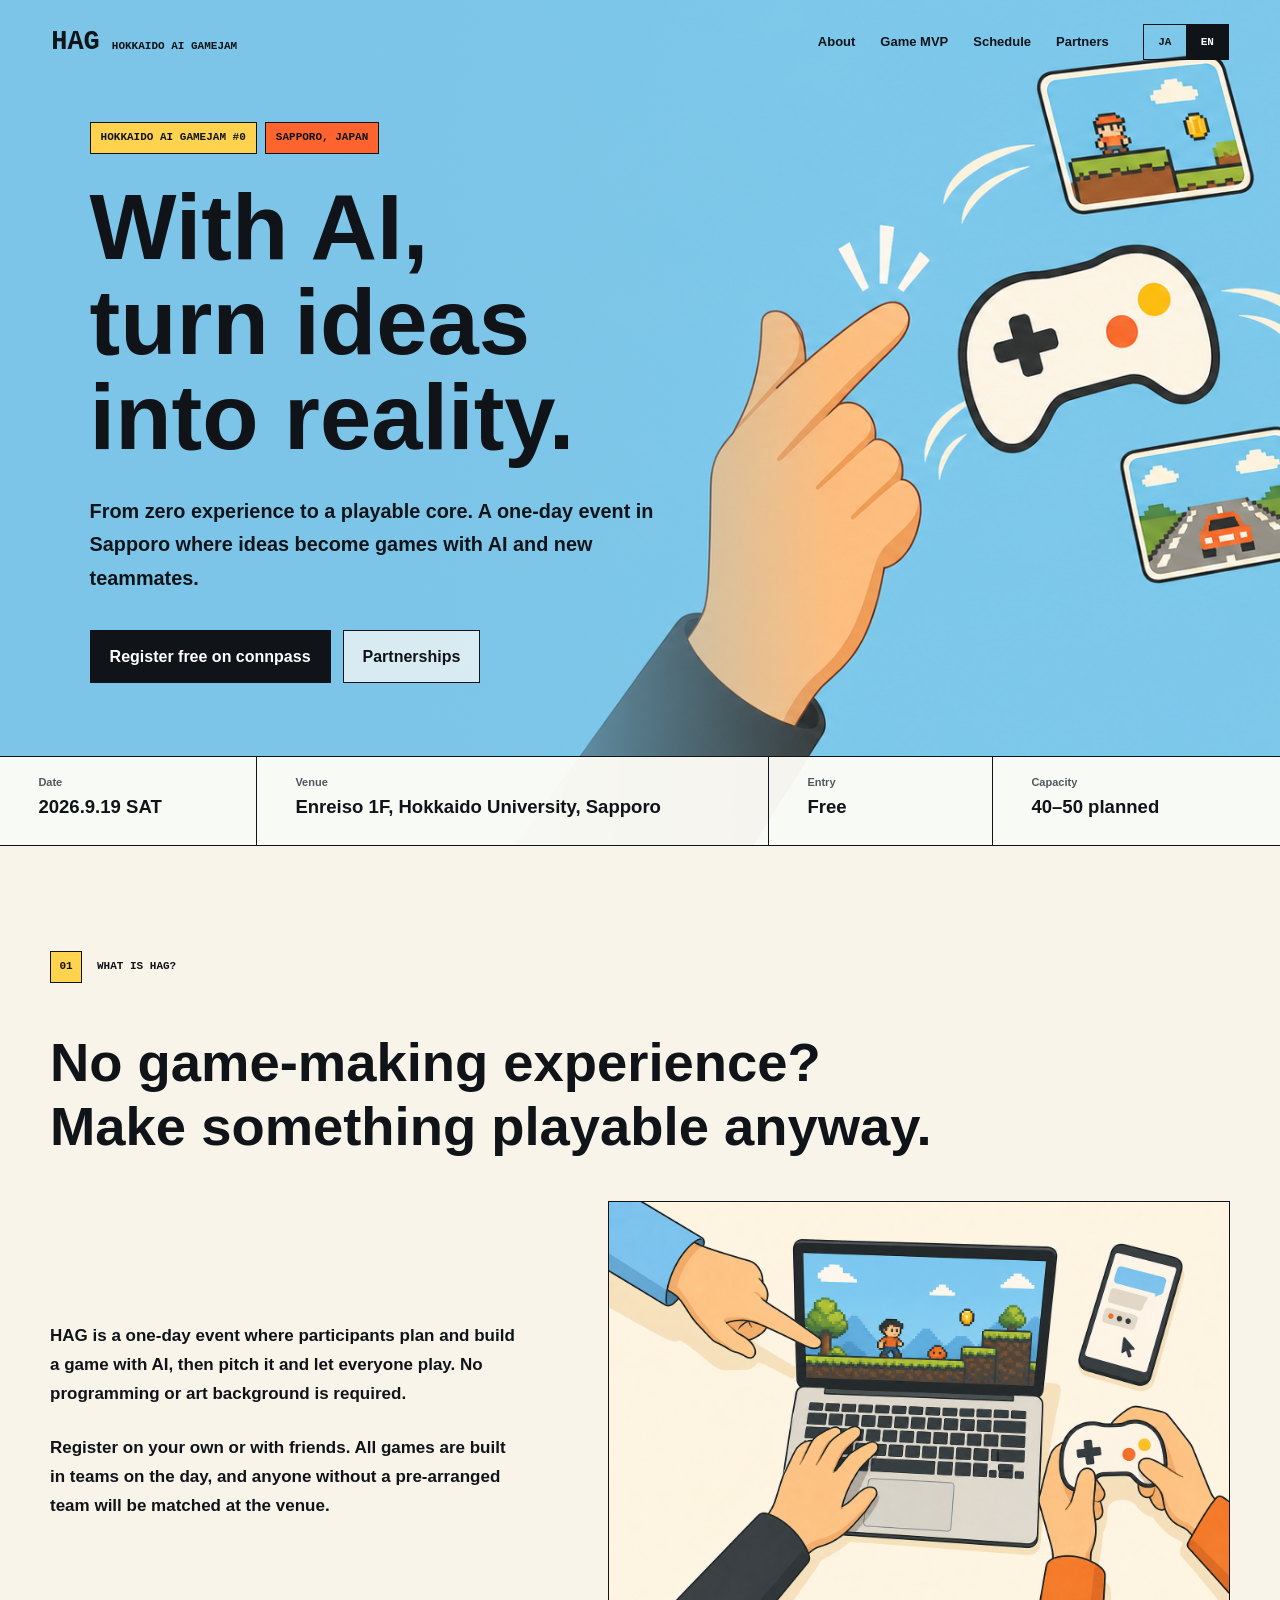
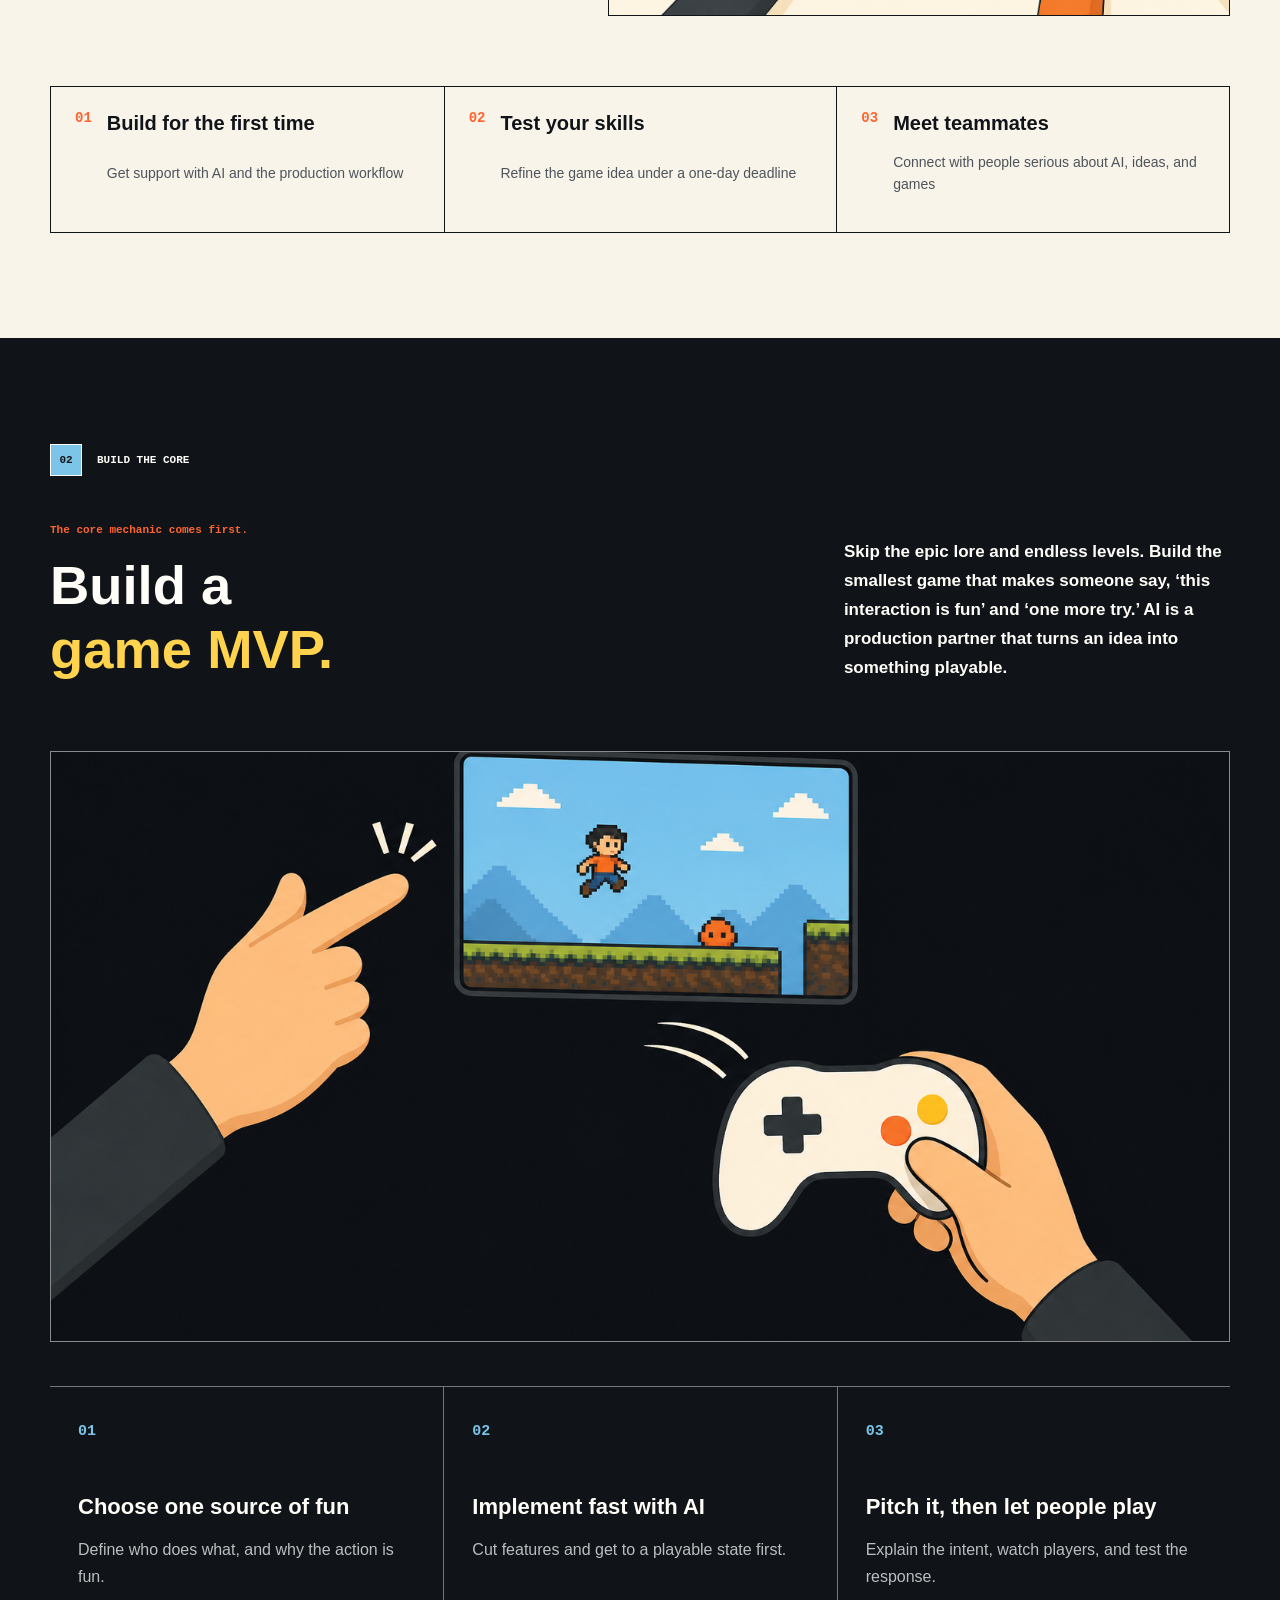
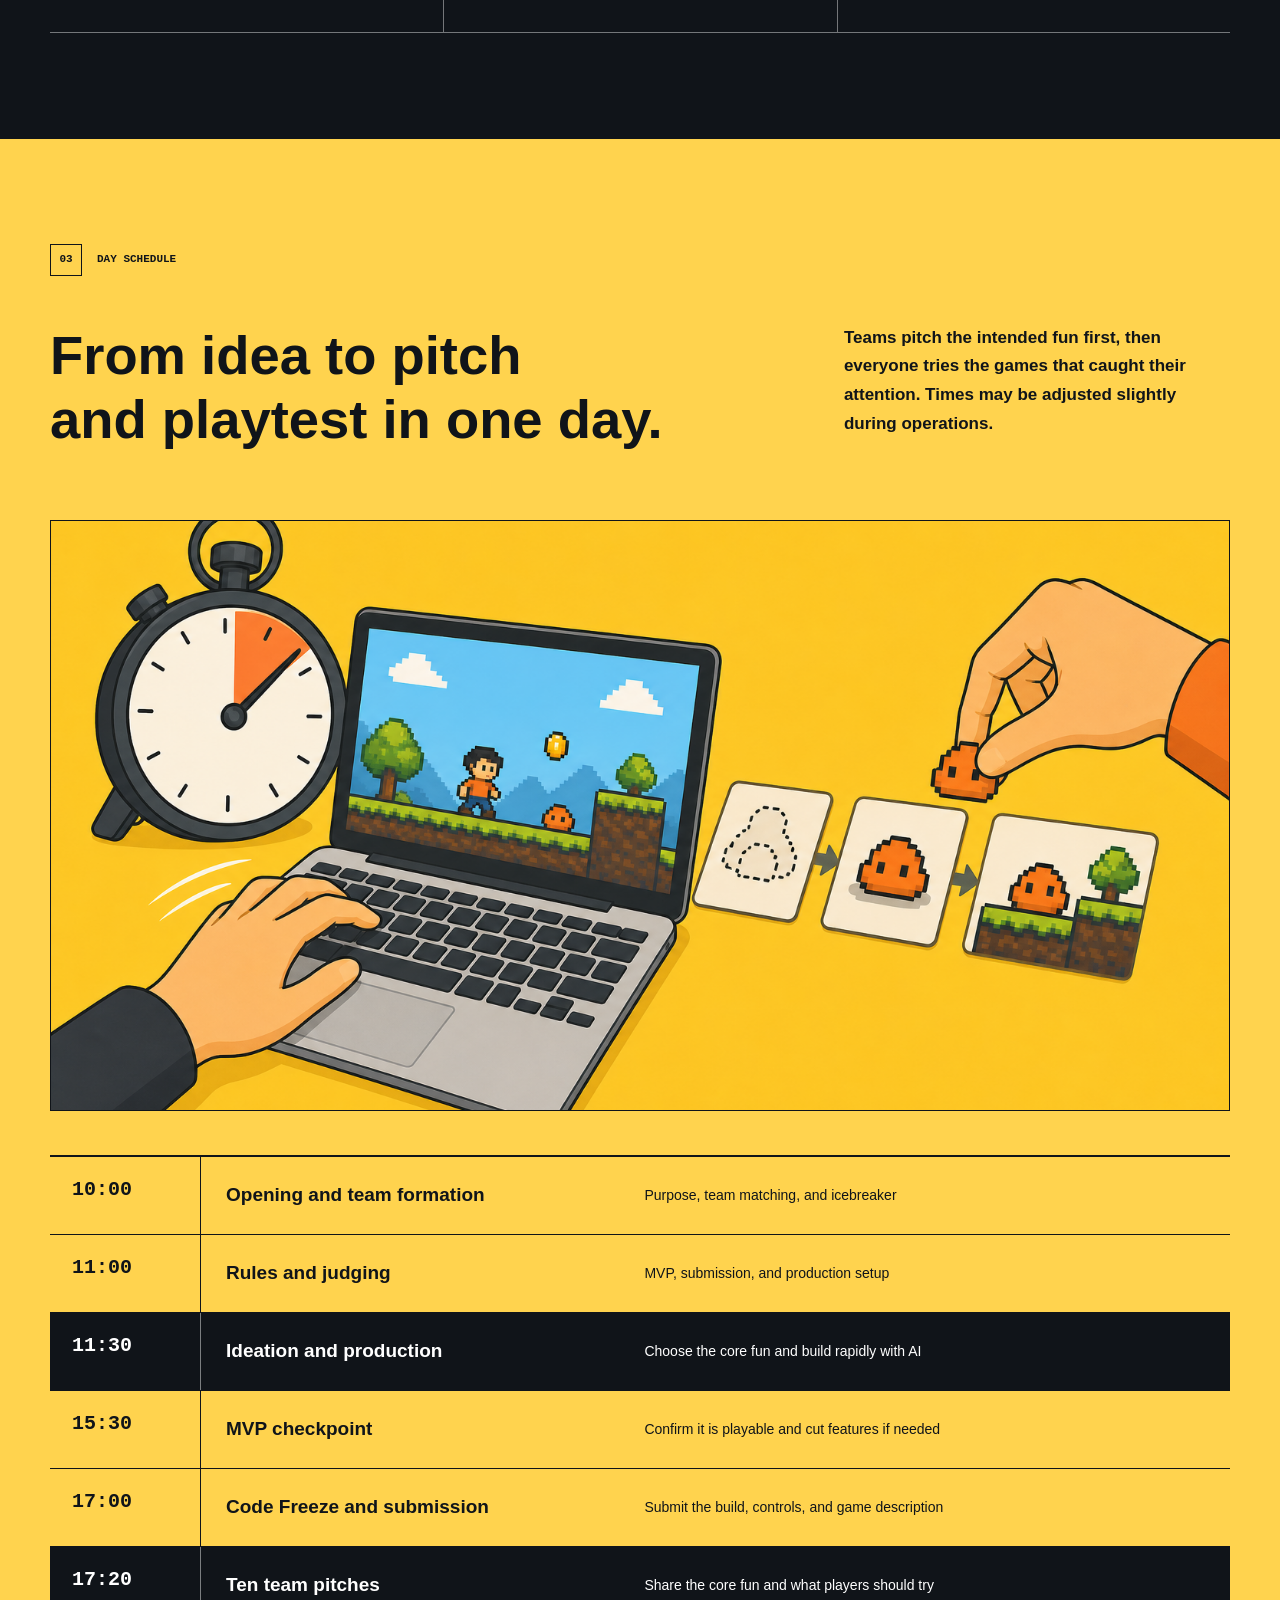
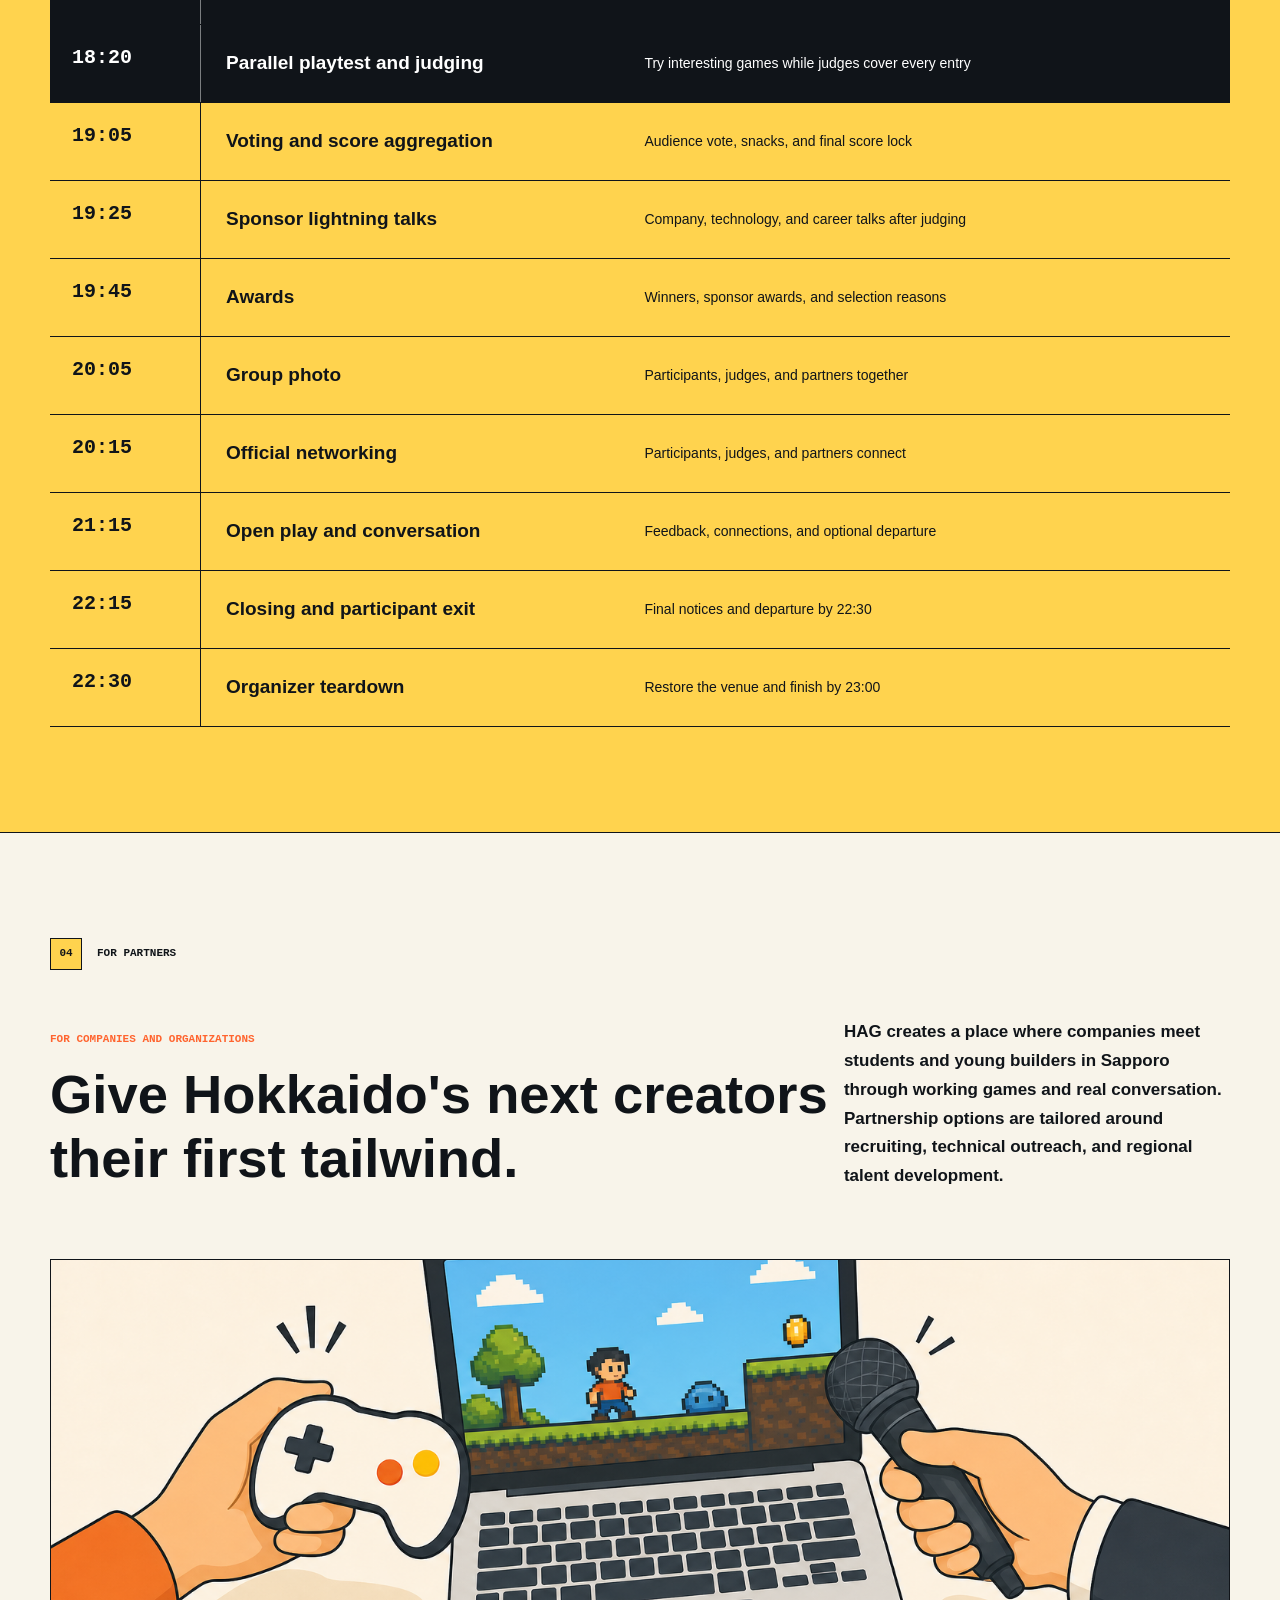
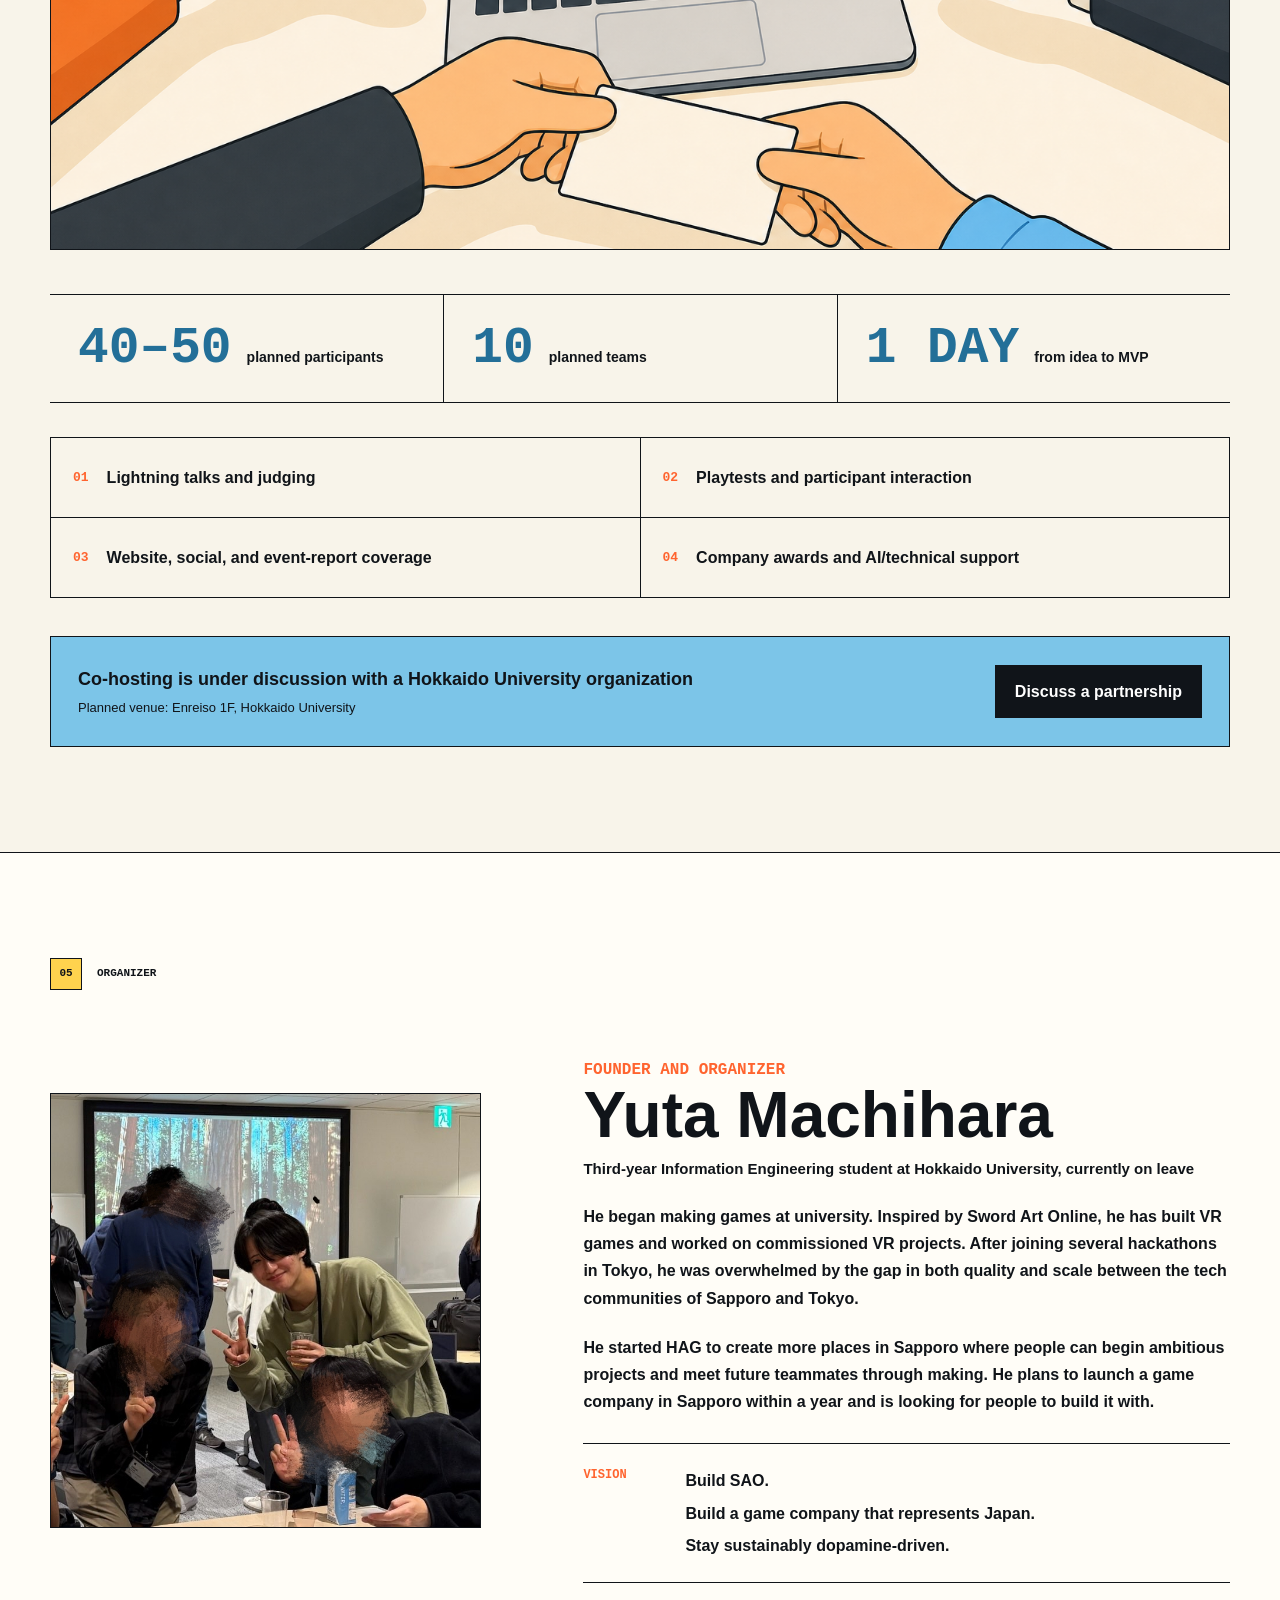
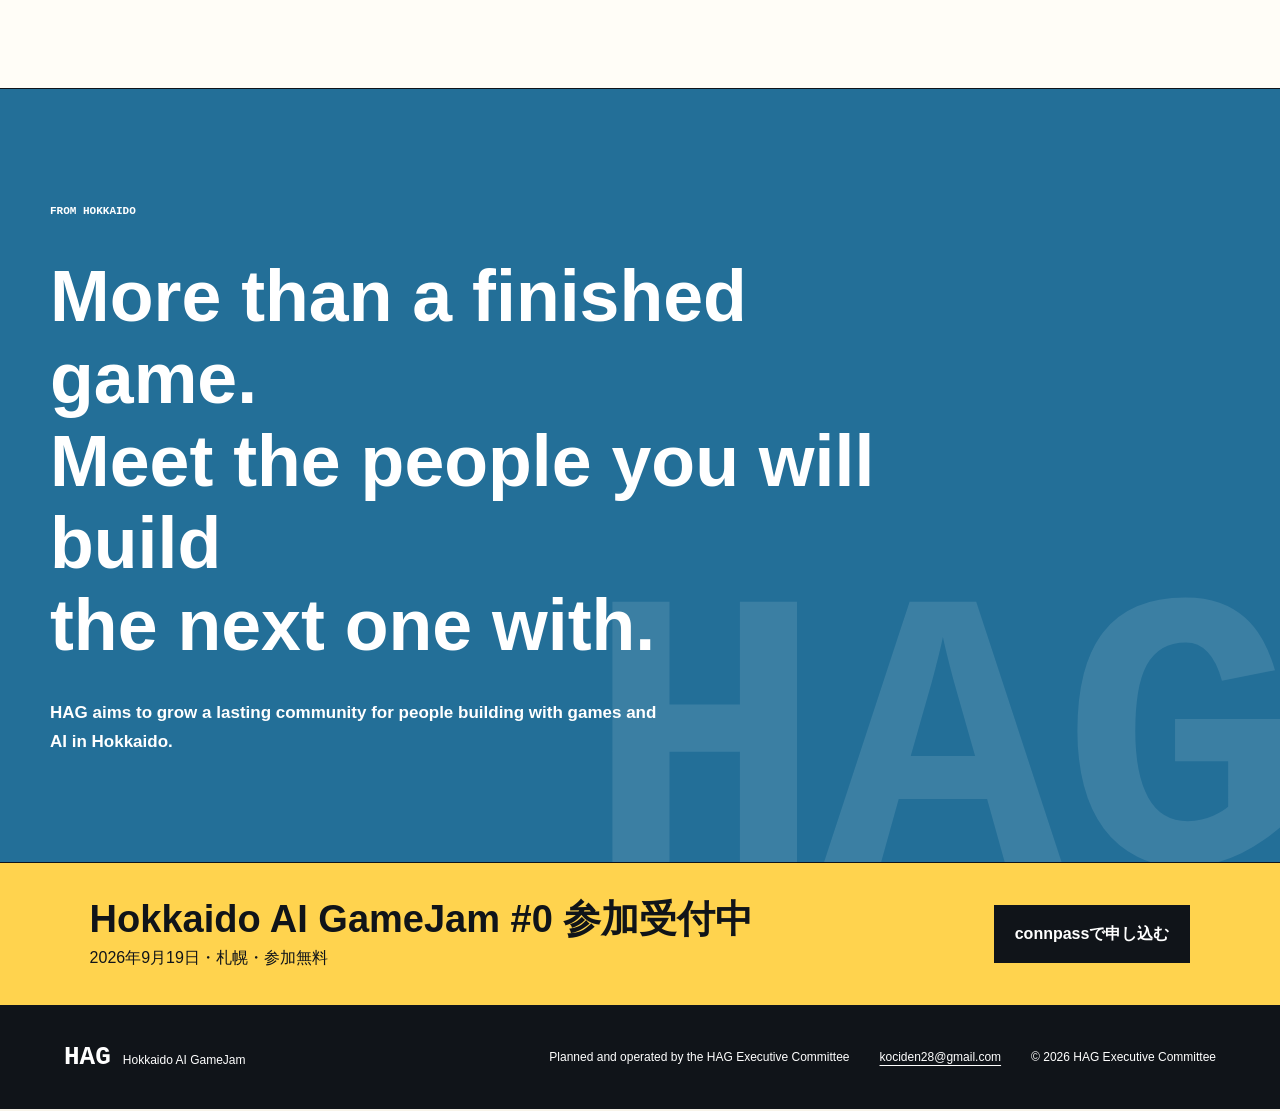
==== gamejam/0/index.html @ 5254b27c "Add community home and GameJam event route" ====
<!doctype html>
<html lang="ja">
  <head>
    <meta charset="UTF-8" />
    <meta name="viewport" content="width=device-width, initial-scale=1.0" />
    <meta name="theme-color" content="#7cc5e8" />
    <meta name="description" content="HAGは、AIを使って1日でゲームのMVPをつくる札幌発のイベントです。2026年9月19日、北海道大学エンレイソウ1Fで開催予定。参加無料・初心者歓迎。" />
    <meta property="og:type" content="website" />
    <meta property="og:title" content="HAG | AIで、アイデアを形にしよう" />
    <meta property="og:description" content="2026.9.19 札幌・北海道大学。参加無料・初心者歓迎。AIで遊べるゲームの核を1日でつくる。" />
    <meta property="og:image" content="https://hagsapporo.github.io/assets/hag-hero-image2.png" />
    <meta property="og:url" content="https://hagsapporo.github.io/gamejam/0/" />
    <meta name="twitter:card" content="summary_large_image" />
    <link rel="canonical" href="https://hagsapporo.github.io/gamejam/0/" />
    <title>HAG | AIで、アイデアを形にしよう</title>
    <link rel="icon" href="../../assets/hag-visual.png" type="image/png" />
    <link rel="stylesheet" href="../../styles.css?v=20260802-4" />
    <script src="../../script.js?v=20260802-4" defer></script>
  </head>
  <body>
    <a class="skip-link" href="#main" data-i18n="skip">本文へ移動</a>

    <header class="site-header">
      <a class="wordmark" href="/" aria-label="HAG home">
        <strong>HAG</strong>
        <span>HOKKAIDO AI GAMEJAM</span>
      </a>
      <nav class="main-nav" aria-label="Main navigation">
        <a href="#about" data-i18n="navAbout">HAGとは</a>
        <a href="#mvp" data-i18n="navMvp">ゲームMVP</a>
        <a href="#schedule" data-i18n="navSchedule">当日の流れ</a>
        <a href="#partners" data-i18n="navPartners">協賛・連携</a>
      </nav>
      <div class="language-switch" role="group" aria-label="Language">
        <button type="button" data-lang="ja" aria-pressed="true">JA</button>
        <button type="button" data-lang="en" aria-pressed="false">EN</button>
      </div>
    </header>

    <main id="main">
      <section class="hero" id="top">
        <img class="hero-image" src="../../assets/hag-hero-image2.png" alt="" />
        <div class="hero-shade"></div>
        <div class="hero-copy">
          <div class="hero-labels">
            <p>HOKKAIDO AI GAMEJAM #0</p>
            <p class="accent" data-i18n="locationLabel">札幌開催</p>
          </div>
          <h1 data-i18n-html="heroTitle"><span>AIで、</span><span>アイデアを</span><span>形にしよう</span></h1>
          <p class="hero-lead" data-i18n="heroLead">経験ゼロから、遊べるゲームの核まで。AIと仲間でアイデアを形にする、札幌の1day制作イベント。</p>
          <div class="hero-actions">
            <a class="status-button" href="https://hagsapporo.connpass.com/event/402481/" target="_blank" rel="noopener noreferrer" data-i18n="entrySoon">connpassで無料参加</a>
            <a class="outline-button" href="#partners" data-i18n="sponsorCta">協賛・連携について</a>
          </div>
        </div>
        <dl class="event-strip">
          <div><dt data-i18n="dateLabel">開催日</dt><dd>2026.9.19 <span data-i18n="sat">土</span></dd></div>
          <div><dt data-i18n="venueLabel">会場</dt><dd data-i18n="venueShort">札幌・北海道大学 エンレイソウ1F</dd></div>
          <div><dt data-i18n="feeLabel">参加費</dt><dd data-i18n="free">無料</dd></div>
          <div><dt data-i18n="capacityLabel">定員</dt><dd data-i18n="capacityValue">40〜50名予定</dd></div>
        </dl>
      </section>

      <section class="about section" id="about">
        <div class="section-label"><span>01</span><p>WHAT IS HAG?</p></div>
        <div class="about-layout">
          <h2 data-i18n-html="aboutTitle"><span class="title-desktop"><span class="heading-line">ゲームを作ったことがなくても、</span><span class="heading-line">その日に遊べるところまで。</span></span><span class="title-mobile"><span class="heading-line">ゲームを作ったことが</span><span class="heading-line">なくても、</span><span class="heading-line">その日に遊べる</span><span class="heading-line">ところまで。</span></span></h2>
          <div class="about-copy">
            <p data-i18n="aboutBody1">HAGは、AIを相棒にゲームを企画・制作し、発表と試遊まで行う1dayイベントです。プログラミングや絵の経験は問いません。</p>
            <p data-i18n="aboutBody2">1名での申込も、友人との申込も歓迎。制作は当日必ずチームで行い、事前チームがない方は会場でチームを編成します。</p>
          </div>
          <figure class="team-image">
            <img src="../../assets/hag-team-image2.png" alt="AIを使いながらチームでゲームを制作するイメージ" data-i18n-alt="teamImageAlt" />
          </figure>
        </div>
        <div class="audience-band">
          <div><b>01</b><strong data-i18n="audience1Title">はじめて作る</strong><span data-i18n="audience1Body">AIの使い方と制作の進め方をサポート</span></div>
          <div><b>02</b><strong data-i18n="audience2Title">腕を試す</strong><span data-i18n="audience2Body">限られた時間でゲーム性を研ぎ澄ます</span></div>
          <div><b>03</b><strong data-i18n="audience3Title">仲間と出会う</strong><span data-i18n="audience3Body">AI・企画・ゲームに前のめりな人とつながる</span></div>
        </div>
      </section>

      <section class="mvp section" id="mvp">
        <div class="section-label light"><span>02</span><p>BUILD THE CORE</p></div>
        <div class="mvp-heading">
          <div>
            <p class="eyebrow" data-i18n="mvpEyebrow">完成度より、ゲーム性の核。</p>
            <h2 data-i18n-html="mvpTitle"><span class="heading-line">作るのは、</span><span class="heading-line"><em>ゲームのMVP。</em></span></h2>
          </div>
          <p data-i18n="mvpBody">壮大な設定や大量のステージではなく、「この操作が面白い」「もう一回遊びたい」と思える最小限のゲームを目指します。AIは、アイデアを遊べる形へ変えるための制作パートナーです。</p>
        </div>
        <figure class="section-illustration mvp-illustration">
          <img src="../../assets/hag-mvp-image2.png" alt="ゲームの面白さの核を形にするイメージ" data-i18n-alt="mvpImageAlt" />
        </figure>
        <ol class="mvp-steps">
          <li><span>01</span><h3 data-i18n="mvpStep1">面白さをひとつ決める</h3><p data-i18n="mvpStep1Body">誰が、何をすると面白いのかを言葉にする。</p></li>
          <li><span>02</span><h3 data-i18n="mvpStep2">AIと最短で実装する</h3><p data-i18n="mvpStep2Body">機能を絞り、まず動いて遊べる状態をつくる。</p></li>
          <li><span>03</span><h3 data-i18n="mvpStep3">見せて、遊んでもらう</h3><p data-i18n="mvpStep3Body">狙いを発表してから試遊し、反応を確かめる。</p></li>
        </ol>
      </section>

      <section class="schedule section" id="schedule">
        <div class="section-label"><span>03</span><p>DAY SCHEDULE</p></div>
        <div class="schedule-heading">
          <h2 data-i18n-html="scheduleTitle"><span class="heading-line">1日で、企画から</span><span class="heading-line">発表・試遊まで。</span></h2>
          <p data-i18n="scheduleNote">発表で各作品の面白さを知ってから、気になるゲームを実際に遊びます。時刻は運営状況により微調整する場合があります。</p>
        </div>
        <figure class="section-illustration schedule-illustration">
          <img src="../../assets/hag-schedule-image2.png" alt="時間内にゲームを完成へ運ぶイメージ" data-i18n-alt="scheduleImageAlt" />
        </figure>
        <ol class="day-timetable">
          <li><time>10:00</time><div><strong data-i18n="tt1">開会・チームづくり</strong><span data-i18n="tt1Body">趣旨説明、チーム編成、アイスブレイク</span></div></li>
          <li><time>11:00</time><div><strong data-i18n="tt2">ルール・審査基準</strong><span data-i18n="tt2Body">MVP、提出方法、制作環境を確認</span></div></li>
          <li class="major"><time>11:30</time><div><strong data-i18n="tt3">企画・ゲーム制作</strong><span data-i18n="tt3Body">面白さの核を決め、AIと一気に形にする</span></div></li>
          <li><time>15:30</time><div><strong data-i18n="tt4">MVP中間確認</strong><span data-i18n="tt4Body">遊べる状態を確認し、必要なら機能を削る</span></div></li>
          <li><time>17:00</time><div><strong data-i18n="tt5">Code Freeze・提出</strong><span data-i18n="tt5Body">ビルド、操作方法、作品説明を提出</span></div></li>
          <li class="major"><time>17:20</time><div><strong data-i18n="tt6">10チーム発表</strong><span data-i18n="tt6Body">面白さの核と、試してほしいポイントを紹介</span></div></li>
          <li class="major"><time>18:20</time><div><strong data-i18n="tt7">並行試遊・審査</strong><span data-i18n="tt7Body">気になる作品を遊び、審査員が全作品を確認</span></div></li>
          <li><time>19:05</time><div><strong data-i18n="tt8">投票・審査集計</strong><span data-i18n="tt8Body">観客投票と軽食。審査結果を確定</span></div></li>
          <li><time>19:25</time><div><strong data-i18n="tt9">協賛企業LT</strong><span data-i18n="tt9Body">審査確定後、企業・技術・キャリアを紹介</span></div></li>
          <li><time>19:45</time><div><strong data-i18n="tt10">表彰・スポンサー賞</strong><span data-i18n="tt10Body">受賞作品と選出理由を発表</span></div></li>
          <li><time>20:05</time><div><strong data-i18n="tt11">集合写真</strong><span data-i18n="tt11Body">参加者、審査員、協賛企業で撮影</span></div></li>
          <li><time>20:15</time><div><strong data-i18n="tt12">公式懇親会</strong><span data-i18n="tt12Body">参加者、審査員、協賛企業が交流</span></div></li>
          <li><time>21:15</time><div><strong data-i18n="tt13">自由交流・自由試遊</strong><span data-i18n="tt13Body">作品へのフィードバック、自由解散</span></div></li>
          <li><time>22:15</time><div><strong data-i18n="tt14">締め・参加者退出</strong><span data-i18n="tt14Body">忘れ物を確認し、22:30までに退出</span></div></li>
          <li><time>22:30</time><div><strong data-i18n="tt15">運営撤収</strong><span data-i18n="tt15Body">原状復帰し、23:00撤収完了</span></div></li>
        </ol>
      </section>

      <section class="partners section" id="partners">
        <div class="section-label"><span>04</span><p>FOR PARTNERS</p></div>
        <div class="partners-heading">
          <div>
            <p class="eyebrow" data-i18n="partnersEyebrow">企業・団体のみなさまへ</p>
            <h2 data-i18n-html="partnersTitle"><span class="title-desktop"><span class="heading-line">北海道の次の作り手に、</span><span class="heading-line">最初の追い風を。</span></span><span class="title-mobile"><span class="heading-line">北海道の次の</span><span class="heading-line">作り手に、</span><span class="heading-line">最初の追い風を。</span></span></h2>
          </div>
          <p data-i18n="partnersBody">HAGでは、札幌のAI・ゲーム制作に前向きな学生や若手と企業が、作品と対話を通して出会える場をつくります。採用広報、技術発信、地域人材育成など、各社の目的に合わせて連携内容を設計します。</p>
        </div>
        <figure class="section-illustration partners-illustration">
          <img src="../../assets/hag-partners-image2.png" alt="学生と協賛企業がゲームを通じて出会うイメージ" data-i18n-alt="partnersImageAlt" />
        </figure>
        <div class="partner-metrics">
          <div><strong>40–50</strong><span data-i18n="metricPeople">参加者予定</span></div>
          <div><strong>10</strong><span data-i18n="metricTeams">チーム予定</span></div>
          <div><strong>1 DAY</strong><span data-i18n="metricMvp">企画からMVPまで</span></div>
        </div>
        <div class="partner-options">
          <div><span>01</span><strong data-i18n="return1">当日のLT・審査員参加</strong></div>
          <div><span>02</span><strong data-i18n="return2">参加者との試遊・交流</strong></div>
          <div><span>03</span><strong data-i18n="return3">公式サイト・SNS・開催レポート掲載</strong></div>
          <div><span>04</span><strong data-i18n="return4">企業賞・AI/技術支援の共同設計</strong></div>
        </div>
        <div class="partner-cta">
          <div>
            <b data-i18n="partnerStatus">北海道大学内の関係組織との共催を調整中</b>
            <span data-i18n="partnerStatusBody">会場：北海道大学 エンレイソウ1F（予定）</span>
          </div>
          <a class="contact-button" href="mailto:kociden28@gmail.com?subject=HAG%E5%8D%94%E8%B3%9B%E3%83%BB%E9%80%A3%E6%90%BA%E3%81%AE%E3%81%94%E7%9B%B8%E8%AB%87" data-i18n="partnersButton">協賛・連携について相談する</a>
        </div>
      </section>

      <section class="organizer section" id="organizer">
        <div class="section-label"><span>05</span><p>ORGANIZER</p></div>
        <div class="organizer-layout">
          <figure class="organizer-image">
            <img src="../../assets/yuta-machihara-organizer.jpg" alt="イベント会場で参加者と交流するHAG主催者の町原悠太" data-i18n-alt="organizerImageAlt" />
          </figure>
          <div class="organizer-copy">
            <p class="eyebrow" data-i18n="organizerEyebrow">HAG発起人・主催</p>
            <h2 data-i18n="organizerName">町原 悠太</h2>
            <strong data-i18n="organizerRole">北海道大学工学部 情報学科3年（休学中）</strong>
            <p data-i18n="organizerBody1">大学からゲーム制作を始め、SAOへの強い憧れからVRゲームやVRコンテンツ制作に取り組む。東京で複数のハッカソンに参加し、札幌と東京のテックコミュニティの質と量の差に圧倒された。</p>
            <p data-i18n="organizerBody2">札幌にも、挑戦を始める場所と制作を通じて仲間に出会う機会を増やしたいと考え、HAGを企画。1年後に札幌でゲーム会社を立ち上げる予定で、一緒に挑戦する仲間を募集中。</p>
            <div class="organizer-vision">
              <b data-i18n="organizerVisionLabel">VISION</b>
              <ul>
                <li data-i18n="organizerVision1">SAOをつくること。</li>
                <li data-i18n="organizerVision2">日本を代表するゲーム会社をつくること。</li>
                <li data-i18n="organizerVision3">持続可能なドパガキであること。</li>
              </ul>
            </div>
          </div>
        </div>
      </section>

      <section class="vision section">
        <p>FROM HOKKAIDO</p>
        <blockquote data-i18n-html="visionQuote">作って終わりじゃない。<br />次のゲームを一緒に作る<br />仲間と出会う。</blockquote>
        <span data-i18n="visionBody">HAGは、北海道でゲームとAIに挑戦する人が継続的につながるコミュニティを目指します。</span>
      </section>
    </main>

    <aside class="registration-band" aria-label="参加申込">
      <div>
        <strong>Hokkaido AI GameJam #0 参加受付中</strong>
        <span>2026年9月19日・札幌・参加無料</span>
      </div>
      <a href="https://hagsapporo.connpass.com/event/402481/" target="_blank" rel="noopener noreferrer">connpassで申し込む</a>
    </aside>

    <footer>
      <div><strong>HAG</strong><span>Hokkaido AI GameJam</span></div>
      <p data-i18n="footerOrganizer">企画・運営：HAG実行委員会</p>
      <a href="mailto:kociden28@gmail.com">kociden28@gmail.com</a>
      <small>© 2026 HAG Executive Committee</small>
    </footer>
  </body>
</html>
---- styles.css ----
:root {
  --blue: #7cc5e8;
  --blue-deep: #236f98;
  --ink: #101419;
  --paper: #f8f4ea;
  --white: #fffdf7;
  --yellow: #ffd34e;
  --orange: #ff642f;
  --line: rgba(16, 20, 25, 0.22);
  --max: 1180px;
}

* { box-sizing: border-box; }
html { scroll-behavior: smooth; }
body {
  margin: 0;
  color: var(--ink);
  background: var(--paper);
  font-family: "Helvetica Neue", "Hiragino Kaku Gothic ProN", "Yu Gothic", Arial, sans-serif;
  line-height: 1.7;
  letter-spacing: 0;
}
button, a { color: inherit; font: inherit; }
a { text-underline-offset: 4px; }
img { max-width: 100%; }
.heading-line { display: block; width: fit-content; white-space: nowrap; }
.title-mobile { display: none; }

.skip-link {
  position: fixed;
  z-index: 100;
  top: 8px;
  left: 8px;
  padding: 10px 14px;
  background: var(--ink);
  color: white;
  transform: translateY(-150%);
}
.skip-link:focus { transform: translateY(0); }

.site-header {
  position: absolute;
  z-index: 10;
  top: 0;
  left: 0;
  display: grid;
  grid-template-columns: 1fr auto auto;
  align-items: center;
  gap: 34px;
  width: 100%;
  padding: 24px clamp(20px, 4vw, 64px);
}
.wordmark {
  display: inline-flex;
  align-items: baseline;
  gap: 12px;
  width: fit-content;
  text-decoration: none;
}
.wordmark strong { font: 900 27px/1 ui-monospace, SFMono-Regular, Menlo, Consolas, monospace; }
.wordmark span,
.hero-labels,
.section-label,
.eyebrow,
.vision > p {
  font: 800 11px/1.25 ui-monospace, SFMono-Regular, Menlo, Consolas, monospace;
}
.main-nav { display: flex; gap: 25px; font-size: 13px; font-weight: 800; }
.main-nav a { text-decoration: none; }
.main-nav a:hover, .main-nav a:focus-visible { text-decoration: underline; }
.language-switch { display: flex; border: 1px solid var(--ink); }
.language-switch button {
  min-width: 42px;
  min-height: 34px;
  padding: 4px 9px;
  border: 0;
  background: transparent;
  cursor: pointer;
  font: 800 11px/1 ui-monospace, SFMono-Regular, Menlo, Consolas, monospace;
}
.language-switch button + button { border-left: 1px solid var(--ink); }
.language-switch button[aria-pressed="true"] { color: white; background: var(--ink); }

.header-cta {
  display: inline-flex;
  align-items: center;
  justify-content: center;
  min-height: 40px;
  padding: 8px 14px;
  border: 1px solid var(--ink);
  background: var(--yellow);
  font-size: 12px;
  font-weight: 900;
  text-decoration: none;
}

.hero {
  position: relative;
  display: grid;
  min-height: min(900px, 94svh);
  overflow: hidden;
  border-bottom: 1px solid var(--ink);
  background: var(--blue);
}
.hero-image {
  position: absolute;
  inset: 0;
  width: 100%;
  height: 100%;
  object-fit: cover;
  object-position: center;
  transform: scale(1.025);
  animation: hero-drift 16s ease-in-out infinite alternate;
}

/* Community home */
.community-header { position: relative; background: var(--paper); border-bottom: 1px solid var(--ink); }
.community-header .wordmark span { text-transform: uppercase; }
.community-hero {
  display: grid;
  grid-template-columns: minmax(0, 1fr) minmax(360px, 0.8fr);
  min-height: 680px;
  padding-top: 88px;
  border-bottom: 1px solid var(--ink);
  background: var(--blue);
}
.community-copy { align-self: center; padding: 70px clamp(24px, 7vw, 108px); }
.community-kicker { margin: 0 0 24px; font: 900 12px/1.4 ui-monospace, SFMono-Regular, Menlo, Consolas, monospace; }
.community-copy h1 { margin: 0; font-size: clamp(52px, 7vw, 102px); line-height: 1.02; }
.community-copy h1 span { display: block; }
.community-copy > p:not(.community-kicker) { max-width: 650px; margin: 30px 0 0; font-size: clamp(17px, 1.8vw, 23px); font-weight: 700; }
.community-hero figure { min-height: 520px; margin: 0; border-left: 1px solid var(--ink); background: var(--white); }
.community-hero figure img { width: 100%; height: 100%; object-fit: cover; }
.community-actions { display: flex; flex-wrap: wrap; gap: 12px; margin-top: 34px; }
.community-actions a { display: inline-flex; align-items: center; justify-content: center; min-height: 52px; padding: 12px 20px; border: 1px solid var(--ink); font-weight: 900; text-decoration: none; }
.community-actions .primary { background: var(--yellow); }
.community-actions .secondary { background: var(--white); }
.community-section { padding: 88px clamp(24px, 7vw, 108px); border-bottom: 1px solid var(--ink); }
.community-section-head { display: grid; grid-template-columns: 1fr minmax(280px, 0.7fr); gap: 48px; align-items: end; margin-bottom: 42px; }
.community-section h2 { max-width: 850px; margin: 0; font-size: clamp(36px, 5vw, 72px); line-height: 1.1; }
.community-section-head p { margin: 0; font-size: 17px; font-weight: 700; }
.event-feature { display: grid; grid-template-columns: minmax(300px, 0.9fr) 1fr; border: 1px solid var(--ink); background: var(--white); }
.event-feature img { width: 100%; height: 100%; min-height: 380px; object-fit: cover; border-right: 1px solid var(--ink); }
.event-feature-copy { display: flex; flex-direction: column; justify-content: center; padding: clamp(28px, 5vw, 64px); }
.event-feature-copy .eyebrow { color: var(--orange); }
.event-feature-copy h3 { margin: 16px 0; font-size: clamp(30px, 4vw, 56px); line-height: 1.1; }
.event-feature-copy p { margin: 0 0 26px; }
.event-meta { display: flex; flex-wrap: wrap; gap: 8px; margin-bottom: 28px; }
.event-meta span { padding: 5px 9px; border: 1px solid var(--ink); font: 800 11px/1.3 ui-monospace, SFMono-Regular, Menlo, Consolas, monospace; }
.community-principles { display: grid; grid-template-columns: repeat(3, 1fr); border: 1px solid var(--ink); }
.community-principles article { min-height: 220px; padding: 28px; background: var(--paper); }
.community-principles article + article { border-left: 1px solid var(--ink); }
.community-principles b { font: 900 12px/1 ui-monospace, SFMono-Regular, Menlo, Consolas, monospace; color: var(--orange); }
.community-principles h3 { margin: 40px 0 10px; font-size: 24px; }
.community-principles p { margin: 0; }
.registration-band { display: flex; align-items: center; justify-content: space-between; gap: 30px; padding: 34px clamp(24px, 7vw, 108px); border-bottom: 1px solid var(--ink); background: var(--yellow); }
.registration-band div { display: grid; gap: 2px; }
.registration-band strong { font-size: clamp(23px, 3vw, 38px); line-height: 1.2; }
.registration-band a { flex: 0 0 auto; padding: 14px 20px; border: 1px solid var(--ink); background: var(--ink); color: white; font-weight: 900; text-decoration: none; }

@media (max-width: 900px) {
  .community-hero, .event-feature { grid-template-columns: 1fr; }
  .community-hero figure { min-height: 360px; border-top: 1px solid var(--ink); border-left: 0; }
  .event-feature img { min-height: 300px; border-right: 0; border-bottom: 1px solid var(--ink); }
  .community-section-head { grid-template-columns: 1fr; gap: 18px; }
  .community-principles { grid-template-columns: 1fr; }
  .community-principles article + article { border-top: 1px solid var(--ink); border-left: 0; }
  .registration-band { align-items: stretch; flex-direction: column; }
  .registration-band a { text-align: center; }
}
.hero-shade {
  position: absolute;
  inset: 0;
  background: linear-gradient(90deg, rgba(124, 197, 232, 0.98) 0%, rgba(124, 197, 232, 0.9) 35%, rgba(124, 197, 232, 0) 65%);
}
.hero-copy {
  position: relative;
  z-index: 2;
  align-self: center;
  width: min(52%, 710px);
  margin: 105px 0 145px clamp(22px, 7vw, 110px);
}
.hero-labels { display: flex; flex-wrap: wrap; gap: 8px; margin-bottom: 27px; }
.hero-labels p { margin: 0; padding: 8px 10px; border: 1px solid var(--ink); background: var(--yellow); }
.hero-labels .accent { background: var(--orange); }
.hero h1 {
  margin: 0;
  font-size: clamp(50px, 7.2vw, 108px);
  line-height: 1.03;
  font-weight: 900;
}
.hero h1 span { display: block; white-space: nowrap; }
.hero-lead { max-width: 590px; margin: 29px 0 0; font-size: clamp(16px, 1.55vw, 21px); font-weight: 800; }
.hero-actions { display: flex; flex-wrap: wrap; gap: 12px; margin-top: 34px; }
.status-button, .outline-button, .contact-button {
  display: inline-flex;
  align-items: center;
  justify-content: center;
  min-height: 52px;
  padding: 12px 19px;
  border: 1px solid var(--ink);
  font-weight: 900;
  text-decoration: none;
}
.status-button, .contact-button { color: white; background: var(--ink); }
.outline-button { background: rgba(255, 253, 247, 0.7); }
.outline-button:hover, .outline-button:focus-visible { background: var(--white); }
.event-strip {
  position: absolute;
  z-index: 3;
  right: 0;
  bottom: 0;
  left: 0;
  display: grid;
  grid-template-columns: 0.8fr 1.6fr 0.7fr 0.9fr;
  margin: 0;
  border-top: 1px solid var(--ink);
  background: rgba(255, 253, 247, 0.95);
}
.event-strip div { min-height: 88px; padding: 16px clamp(16px, 3vw, 40px); }
.event-strip div + div { border-left: 1px solid var(--ink); }
.event-strip dt { color: #50565d; font-size: 11px; font-weight: 800; }
.event-strip dd { margin: 3px 0 0; font-size: clamp(15px, 1.45vw, 21px); line-height: 1.3; font-weight: 900; }

.section { padding: 105px max(24px, calc((100vw - var(--max)) / 2)); border-bottom: 1px solid var(--ink); }
.section-label { display: flex; align-items: center; gap: 15px; margin-bottom: 48px; }
.section-label span { display: grid; place-items: center; width: 32px; height: 32px; border: 1px solid var(--ink); background: var(--yellow); }
.section-label p { margin: 0; }
.section-label.light span { color: var(--ink); border-color: var(--white); }

.about-layout { display: grid; grid-template-columns: minmax(0, 0.86fr) minmax(480px, 1.14fr); gap: 42px clamp(44px, 7vw, 96px); align-items: center; }
.about-layout > h2 { grid-column: 1 / -1; }
.about h2, .mvp h2, .schedule h2, .partners h2 {
  margin: 0;
  font-size: clamp(35px, 4.25vw, 62px);
  line-height: 1.18;
  letter-spacing: 0;
}
.about-copy > p { max-width: 580px; margin: 25px 0 0; font-size: 17px; font-weight: 650; }
.team-image { margin: 0; overflow: hidden; border: 1px solid var(--ink); background: var(--white); }
.team-image img { display: block; width: 100%; aspect-ratio: 3 / 2; object-fit: cover; }
.audience-band { display: grid; grid-template-columns: repeat(3, 1fr); margin-top: 70px; border: 1px solid var(--ink); }
.audience-band > div { display: grid; grid-template-columns: auto 1fr; gap: 4px 15px; min-height: 145px; padding: 24px; }
.audience-band > div + div { border-left: 1px solid var(--ink); }
.audience-band b { grid-row: 1 / 3; color: var(--orange); font: 900 14px/1 ui-monospace, monospace; }
.audience-band strong { font-size: 20px; line-height: 1.2; }
.audience-band span { color: #4d545a; font-size: 14px; line-height: 1.55; }

.mvp { color: var(--white); background: var(--ink); }
.mvp .section-label span { background: var(--blue); }
.mvp-heading, .partners-heading, .schedule-heading { display: grid; grid-template-columns: minmax(0, 1.3fr) minmax(330px, 0.7fr); gap: clamp(42px, 6vw, 82px); align-items: end; }
.eyebrow { margin: 0 0 16px; color: var(--orange); }
.mvp h2 em { color: var(--yellow); font-style: normal; }
.mvp-heading > p, .partners-heading > p, .schedule-heading > p { margin: 0; font-size: 17px; font-weight: 650; }
.section-illustration { margin: 68px auto 0; overflow: hidden; }
.section-illustration img { display: block; width: 100%; aspect-ratio: 2 / 1; object-fit: cover; transition: transform 650ms cubic-bezier(.2,.7,.2,1); }
.section-illustration:hover img { transform: scale(1.018); }
.mvp-illustration { border: 1px solid rgba(255,255,255,.5); }
.schedule-illustration, .partners-illustration { border: 1px solid var(--ink); }
.schedule-illustration img { object-position: center 48%; }
.mvp-steps { display: grid; grid-template-columns: repeat(3, 1fr); margin: 44px 0 0; padding: 0; list-style: none; border-top: 1px solid rgba(255,255,255,.42); border-bottom: 1px solid rgba(255,255,255,.42); }
.mvp-steps li { min-height: 245px; padding: 29px 28px; }
.mvp-steps li + li { border-left: 1px solid rgba(255,255,255,.42); }
.mvp-steps span { color: var(--blue); font: 900 15px/1 ui-monospace, monospace; }
.mvp-steps h3 { margin: 45px 0 11px; font-size: 22px; }
.mvp-steps p { margin: 0; color: rgba(255,255,255,.72); }

.schedule { background: var(--yellow); }
.schedule-heading { align-items: start; }
.day-timetable { margin: 44px 0 0; padding: 0; list-style: none; border-top: 2px solid var(--ink); }
.day-timetable li { display: grid; grid-template-columns: 150px 1fr; min-height: 78px; border-bottom: 1px solid var(--ink); }
.day-timetable time { padding: 20px 22px; font: 900 20px/1.3 ui-monospace, SFMono-Regular, Menlo, Consolas, monospace; }
.day-timetable li > div { display: grid; grid-template-columns: minmax(230px, .7fr) 1fr; align-items: center; gap: 26px; padding: 17px 25px; border-left: 1px solid var(--ink); }
.day-timetable strong { font-size: 19px; }
.day-timetable span { font-size: 14px; }
.day-timetable .major { color: white; background: var(--ink); }
.day-timetable .major div { border-left-color: rgba(255,255,255,.45); }

.partners { background: var(--paper); }
.partner-metrics { display: grid; grid-template-columns: repeat(3, 1fr); margin-top: 44px; border-block: 1px solid var(--ink); }
.partner-metrics div { display: flex; align-items: baseline; gap: 15px; padding: 28px; }
.partner-metrics div + div { border-left: 1px solid var(--ink); }
.partner-metrics strong { color: var(--blue-deep); font: 900 clamp(34px, 4vw, 58px)/1 ui-monospace, monospace; }
.partner-metrics span { font-size: 14px; font-weight: 800; }
.partner-options { display: grid; grid-template-columns: 1fr 1fr; margin-top: 34px; border-top: 1px solid var(--ink); border-left: 1px solid var(--ink); }
.partner-options > div { display: flex; align-items: center; gap: 18px; min-height: 80px; padding: 18px 22px; border-right: 1px solid var(--ink); border-bottom: 1px solid var(--ink); }
.partner-options span { color: var(--orange); font: 900 13px/1 ui-monospace, monospace; }
.partner-options strong { font-size: 16px; }
.partner-cta { display: flex; align-items: center; justify-content: space-between; gap: 28px; margin-top: 38px; padding: 27px; border: 1px solid var(--ink); background: var(--blue); }
.partner-cta > div { display: grid; gap: 2px; }
.partner-cta b { font-size: 18px; }
.partner-cta span { font-size: 13px; }
.contact-button:hover, .contact-button:focus-visible { color: var(--ink); background: var(--yellow); }

.organizer { background: var(--white); }
.organizer-layout { display: grid; grid-template-columns: minmax(320px, .8fr) minmax(0, 1.2fr); gap: clamp(48px, 8vw, 110px); align-items: center; }
.organizer-image { margin: 0; overflow: hidden; border: 1px solid var(--ink); background: var(--blue); }
.organizer-image img { display: block; width: 100%; aspect-ratio: 735 / 743; object-fit: cover; }
.organizer-copy h2 { margin: 0 0 5px; font-size: clamp(42px, 5vw, 72px); line-height: 1.1; }
.organizer-copy > strong { display: block; font-size: 15px; }
.organizer-copy > p { margin: 22px 0 0; font-size: 16px; font-weight: 650; }
.organizer-vision { display: grid; grid-template-columns: 80px 1fr; gap: 22px; margin-top: 28px; padding-block: 23px; border-block: 1px solid var(--ink); }
.organizer-vision b { color: var(--orange); font: 900 12px/1.4 ui-monospace, monospace; }
.organizer-vision ul { display: grid; gap: 5px; margin: 0; padding: 0; list-style: none; font-weight: 900; }

.vision { position: relative; overflow: hidden; color: white; background: var(--blue-deep); }
.vision::after { content: "HAG"; position: absolute; right: -20px; bottom: -55px; color: rgba(255,255,255,.11); font: 900 clamp(170px, 31vw, 500px)/.8 ui-monospace, monospace; }
.vision blockquote { position: relative; z-index: 1; max-width: 900px; margin: 36px 0 32px; font-size: clamp(39px, 5.6vw, 78px); line-height: 1.15; font-weight: 900; }
.vision > span { position: relative; z-index: 1; display: block; max-width: 610px; font-size: 17px; font-weight: 700; }

footer { display: grid; grid-template-columns: 1fr auto auto auto; align-items: center; gap: 30px; padding: 38px clamp(22px, 5vw, 72px); color: white; background: var(--ink); }
footer div { display: flex; align-items: baseline; gap: 12px; }
footer strong { font: 900 26px/1 ui-monospace, monospace; }
footer span, footer p, footer a, footer small { font-size: 12px; }
footer p { margin: 0; }

@keyframes hero-drift {
  from { transform: scale(1.025) translate3d(-0.35%, 0, 0); }
  to { transform: scale(1.055) translate3d(0.35%, -0.5%, 0); }
}

.js .reveal {
  opacity: 0;
  transform: translateY(26px);
  transition: opacity 700ms ease, transform 700ms cubic-bezier(.2,.7,.2,1);
  transition-delay: var(--reveal-delay, 0ms);
}
.js .reveal.is-visible { opacity: 1; transform: translateY(0); }
.js .hero-copy > *, .js .event-strip { opacity: 0; transform: translateY(18px); }
.js body.is-ready .hero-copy > *, .js body.is-ready .event-strip {
  opacity: 1;
  transform: translateY(0);
  transition: opacity 650ms ease, transform 650ms cubic-bezier(.2,.7,.2,1);
}
.js body.is-ready .hero-copy > :nth-child(2) { transition-delay: 100ms; }
.js body.is-ready .hero-copy > :nth-child(3) { transition-delay: 190ms; }
.js body.is-ready .hero-copy > :nth-child(4) { transition-delay: 280ms; }
.js body.is-ready .event-strip { transition-delay: 360ms; }

@media (max-width: 900px) {
  .site-header { grid-template-columns: 1fr auto; }
  .main-nav { display: none; }
  .hero { min-height: 820px; }
  .hero-image { object-position: 58% center; opacity: .52; }
  .hero-shade { background: rgba(124,197,232,.45); }
  .hero-copy { width: auto; margin: 110px 22px 270px; }
  .event-strip { grid-template-columns: 1fr 1fr; }
  .event-strip div { min-height: 78px; }
  .event-strip div:nth-child(3) { border-left: 0; border-top: 1px solid var(--ink); }
  .event-strip div:nth-child(4) { border-top: 1px solid var(--ink); }
  .about-layout, .mvp-heading, .partners-heading, .schedule-heading, .organizer-layout { grid-template-columns: 1fr; }
  .about-layout > h2 { grid-column: auto; }
  .audience-band, .mvp-steps, .partner-metrics { grid-template-columns: 1fr; }
  .audience-band > div + div, .mvp-steps li + li, .partner-metrics div + div { border-left: 0; border-top: 1px solid currentColor; }
  .mvp-steps li { min-height: 185px; }
  .mvp-steps h3 { margin-top: 28px; }
  .day-timetable li { grid-template-columns: 105px 1fr; }
  .day-timetable li > div { grid-template-columns: 1fr; gap: 2px; }
  .partner-cta { align-items: stretch; flex-direction: column; }
  footer { grid-template-columns: 1fr 1fr; }
}

@media (max-width: 600px) {
  .wordmark span { display: none; }
  .site-header { padding: 18px; }
  .hero { min-height: 770px; }
  .hero-copy { margin: 98px 18px 260px; }
  .hero h1 { font-size: clamp(44px, 15vw, 66px); }
  .hero h1 span { white-space: nowrap; }
  .hero-lead { max-width: 92%; font-size: 15px; }
  .hero-actions { align-items: stretch; flex-direction: column; width: min(100%, 310px); }
  .event-strip dd { font-size: 14px; }
  .section { padding: 76px 20px; }
  .section-label { margin-bottom: 34px; }
  .about h2, .mvp h2, .schedule h2, .partners h2 { font-size: 32px; line-height: 1.24; }
  .title-desktop { display: none; }
  .title-mobile { display: block; }
  .about-copy > p, .mvp-heading > p, .partners-heading > p, .schedule-heading > p { font-size: 15px; }
  .about-layout { gap: 34px; }
  .organizer-layout { gap: 34px; }
  .section-illustration { margin-top: 42px; }
  .section-illustration img { aspect-ratio: 4 / 3; }
  .mvp-illustration img { object-position: 54% center; }
  .schedule-illustration img { object-position: 43% center; }
  .partners-illustration img { object-position: center; }
  .audience-band { margin-top: 44px; }
  .partner-options { grid-template-columns: 1fr; }
  .partner-metrics div { padding: 22px 16px; }
  .day-timetable { margin-top: 42px; }
  .day-timetable li { grid-template-columns: 82px 1fr; }
  .day-timetable time { padding: 17px 10px; font-size: 16px; }
  .day-timetable li > div { min-width: 0; padding: 14px 15px; }
  .day-timetable strong { font-size: 16px; }
  .day-timetable span { font-size: 12px; line-height: 1.5; }
  .partner-cta { padding: 20px; }
  .contact-button { text-align: center; }
  .vision blockquote { font-size: 36px; }
  footer { grid-template-columns: 1fr; gap: 12px; }
}

@media (prefers-reduced-motion: reduce) {
  html { scroll-behavior: auto; }
  .hero-image { animation: none; transform: none; }
  .section-illustration img { transition: none; }
  .js .reveal, .js .hero-copy > *, .js .event-strip {
    opacity: 1;
    transform: none;
    transition: none;
  }
}
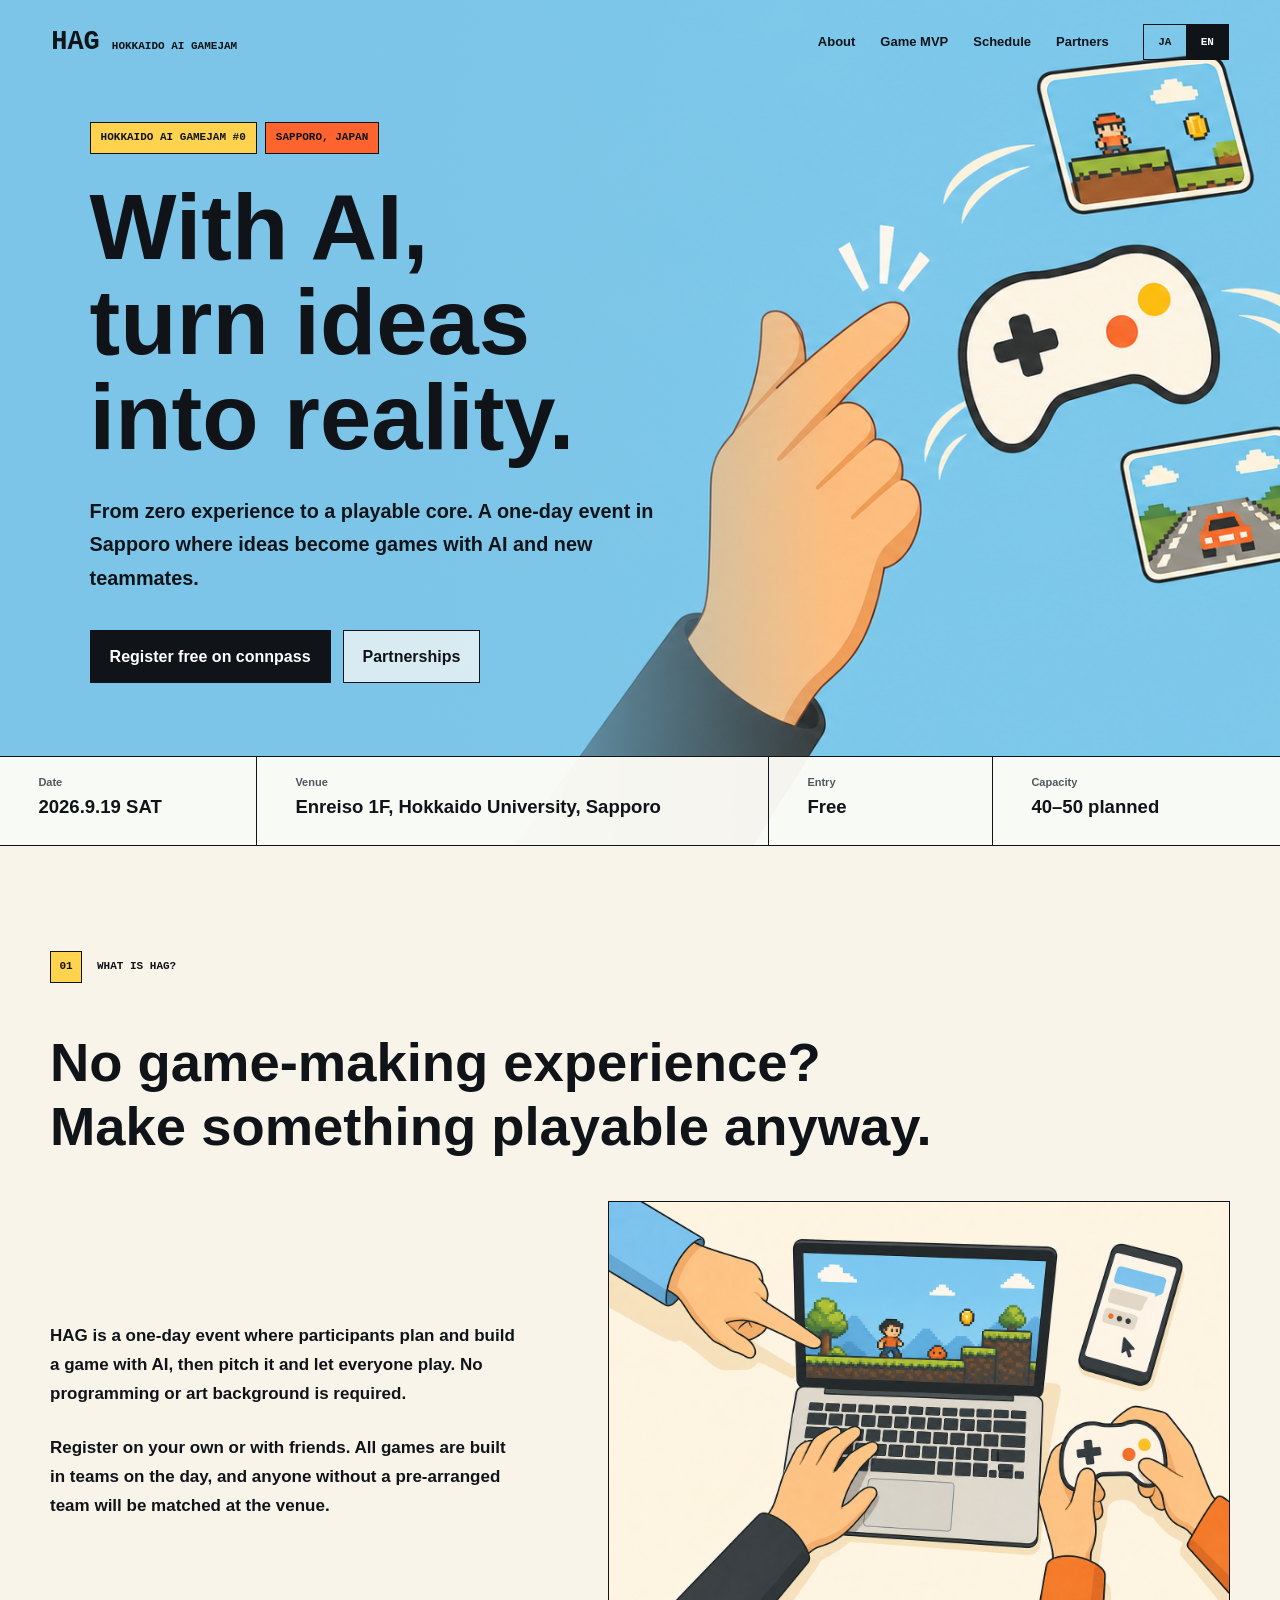
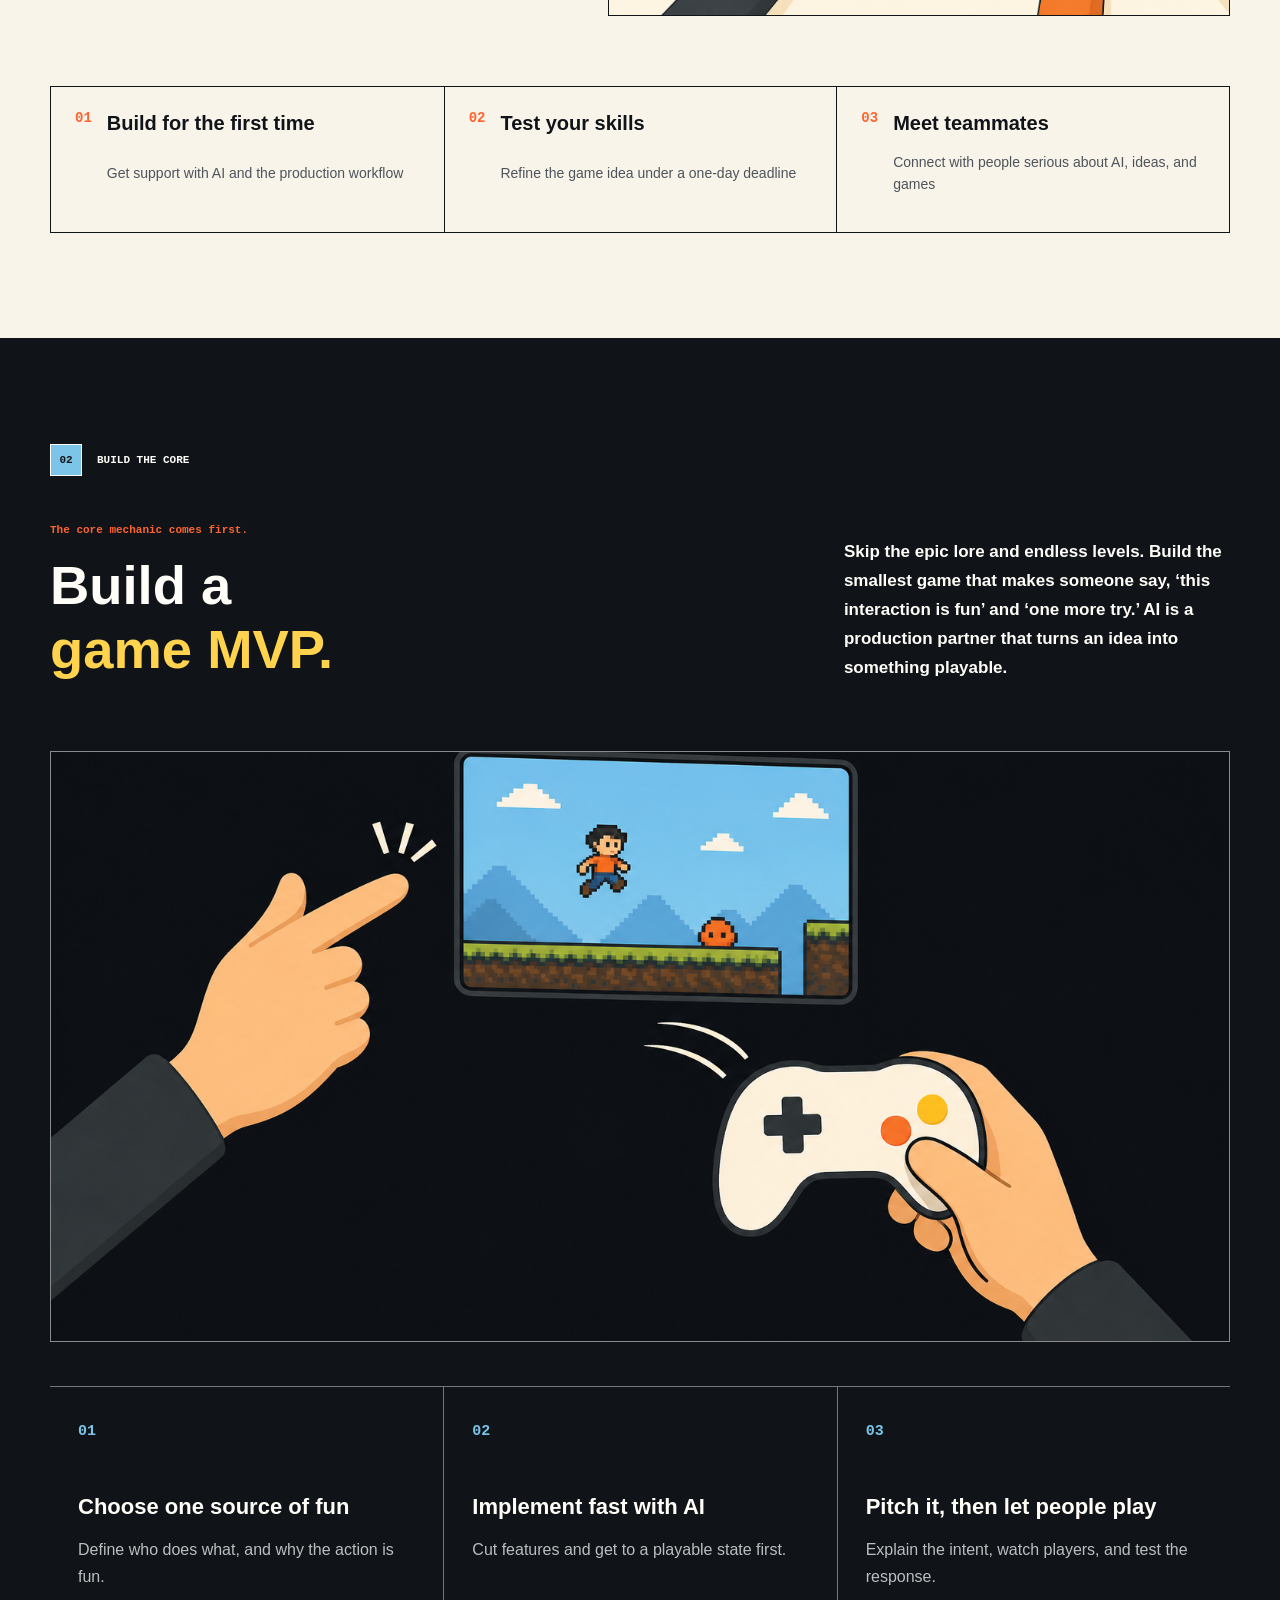
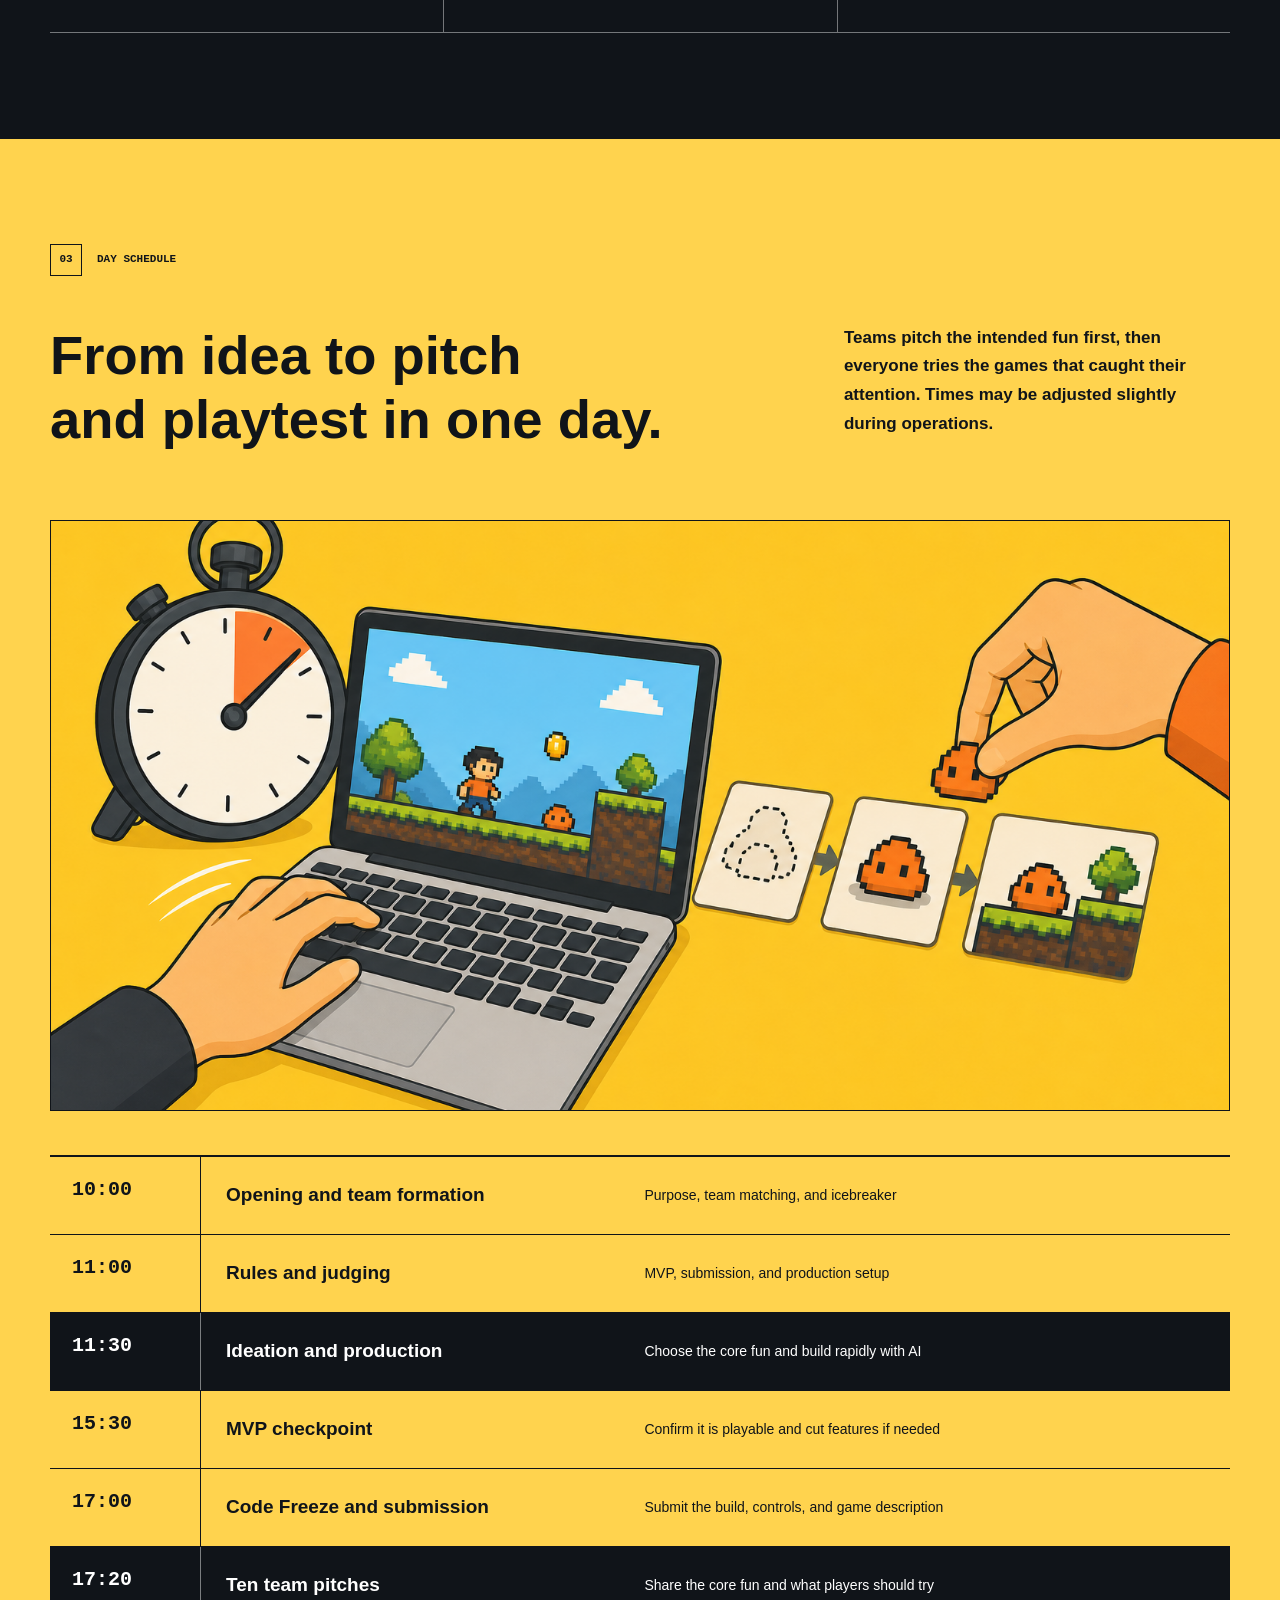
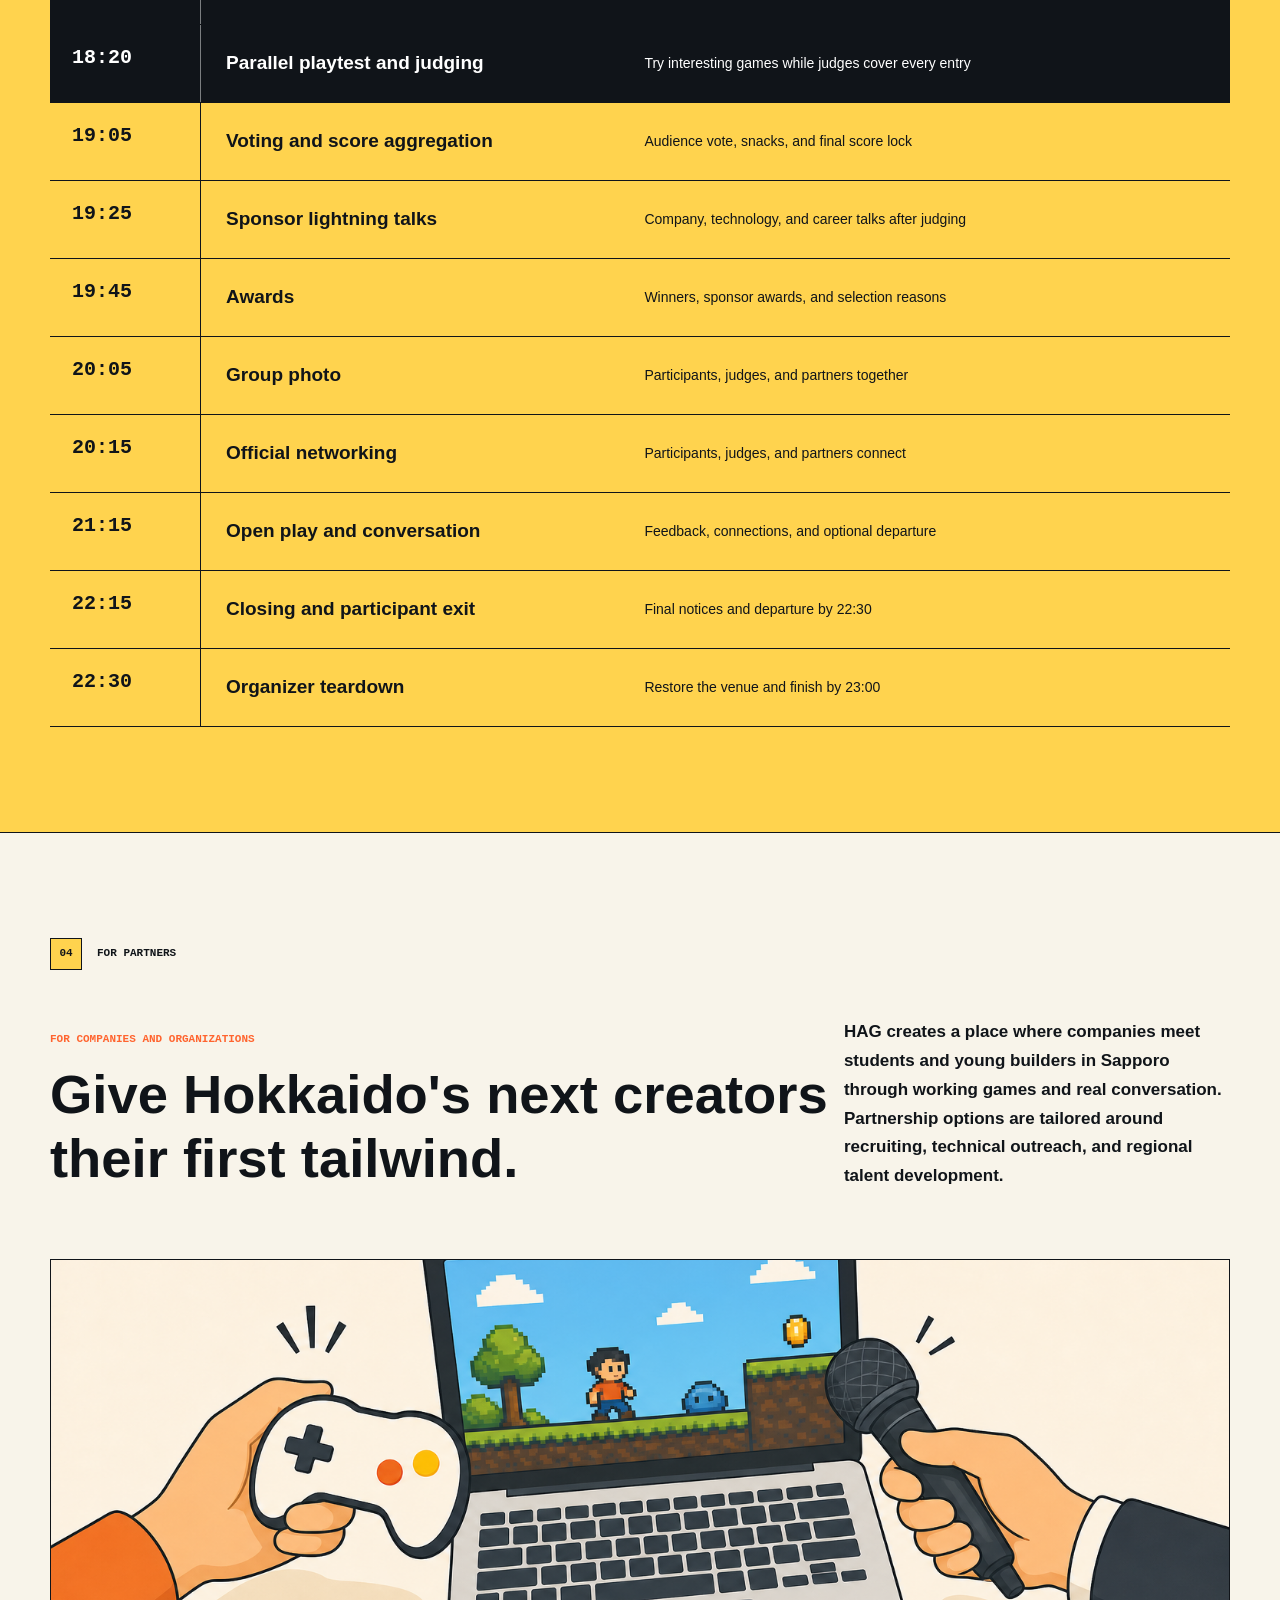
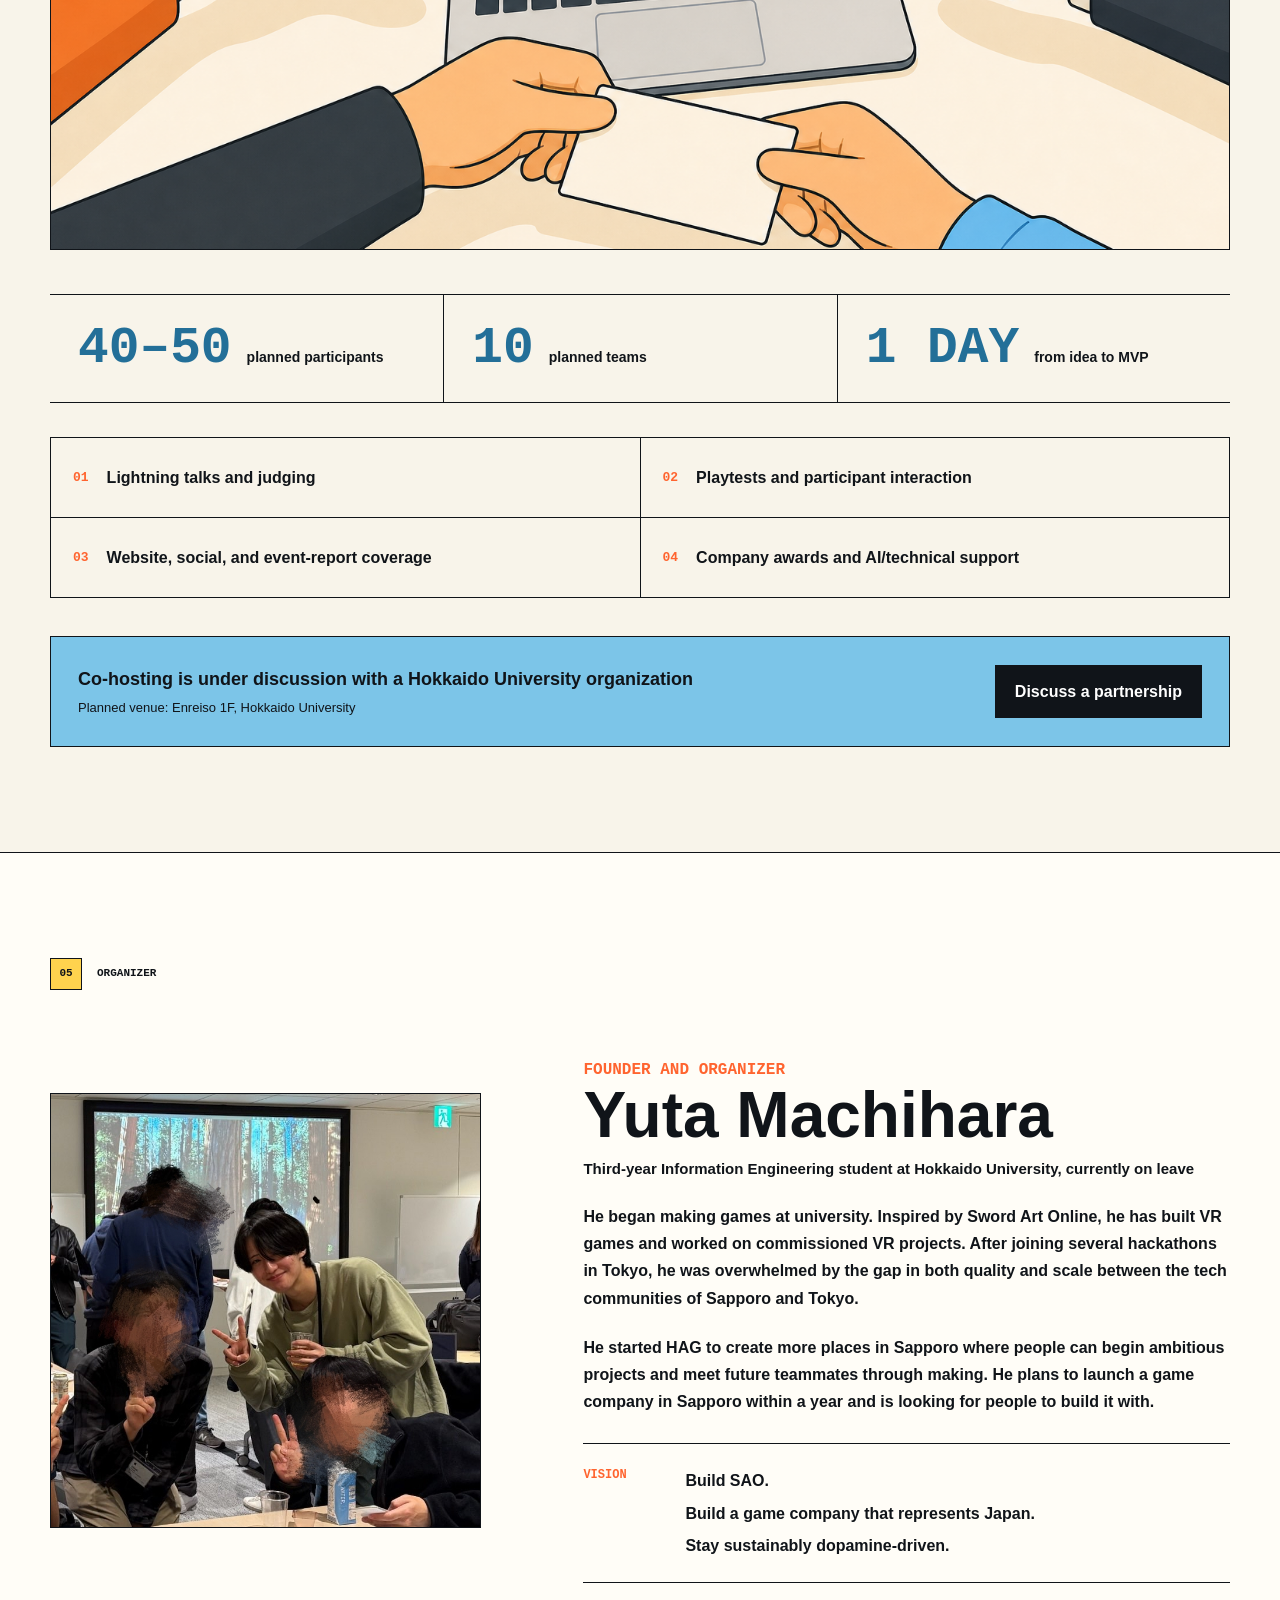
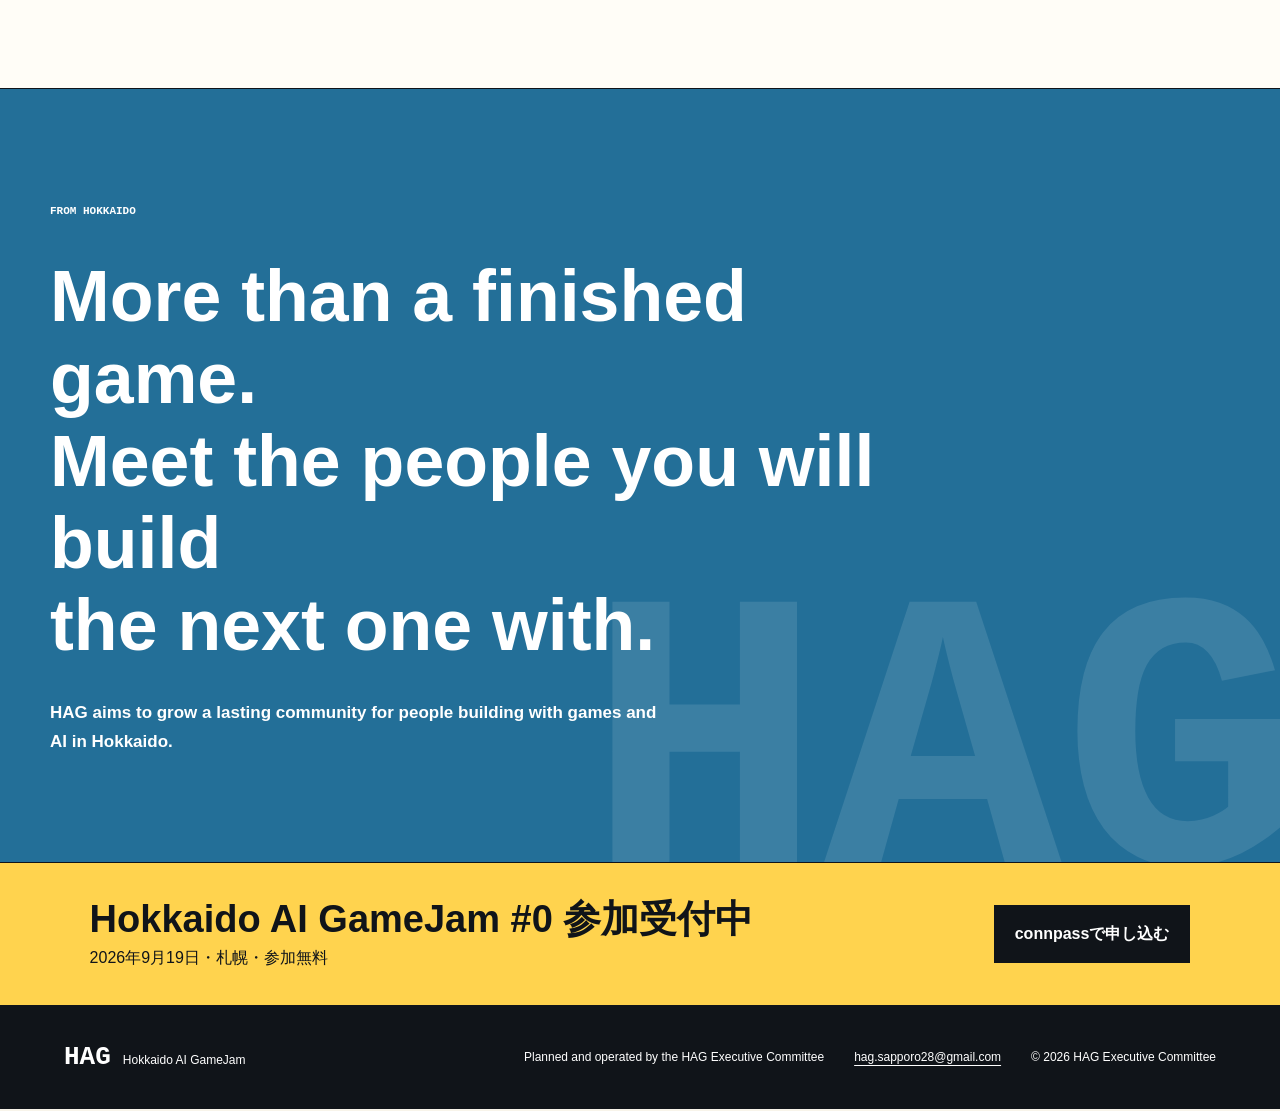
==== commit dee7e0b4: "Update HAG contact email" ====
--- a/gamejam/0/index.html
+++ b/gamejam/0/index.html
@@ -155,7 +155,7 @@
             <b data-i18n="partnerStatus">北海道大学内の関係組織との共催を調整中</b>
             <span data-i18n="partnerStatusBody">会場：北海道大学 エンレイソウ1F（予定）</span>
           </div>
-          <a class="contact-button" href="mailto:kociden28@gmail.com?subject=HAG%E5%8D%94%E8%B3%9B%E3%83%BB%E9%80%A3%E6%90%BA%E3%81%AE%E3%81%94%E7%9B%B8%E8%AB%87" data-i18n="partnersButton">協賛・連携について相談する</a>
+          <a class="contact-button" href="mailto:hag.sapporo28@gmail.com?subject=HAG%E5%8D%94%E8%B3%9B%E3%83%BB%E9%80%A3%E6%90%BA%E3%81%AE%E3%81%94%E7%9B%B8%E8%AB%87" data-i18n="partnersButton">協賛・連携について相談する</a>
         </div>
       </section>
 
@@ -201,7 +201,7 @@
     <footer>
       <div><strong>HAG</strong><span>Hokkaido AI GameJam</span></div>
       <p data-i18n="footerOrganizer">企画・運営：HAG実行委員会</p>
-      <a href="mailto:kociden28@gmail.com">kociden28@gmail.com</a>
+      <a href="mailto:hag.sapporo28@gmail.com">hag.sapporo28@gmail.com</a>
       <small>© 2026 HAG Executive Committee</small>
     </footer>
   </body>
--- a/styles.css
+++ b/styles.css
@@ -408,3 +408,209 @@
     transition: none;
   }
 }
+
+/* HAG community lab */
+.lab-home { color: var(--ink); background: var(--ink); }
+.lab-home a:focus-visible { outline: 3px solid var(--yellow); outline-offset: 4px; }
+.lab-header {
+  position: absolute;
+  z-index: 20;
+  top: 0;
+  left: 0;
+  display: grid;
+  grid-template-columns: 1fr auto auto auto;
+  align-items: stretch;
+  width: 100%;
+  height: 72px;
+  color: var(--white);
+  background: rgba(16, 20, 25, .92);
+  border-bottom: 1px solid rgba(255, 253, 247, .45);
+}
+.lab-brand { display: flex; align-items: center; gap: 15px; padding: 0 28px; text-decoration: none; }
+.lab-brand strong { font: 900 30px/1 ui-monospace, SFMono-Regular, Menlo, Consolas, monospace; }
+.lab-brand span,
+.lab-header-status,
+.lab-nav,
+.lab-entry-link,
+.lab-index,
+.lab-readout span,
+.lab-scroll,
+.lab-section-header,
+.lab-note-id,
+.lab-protocol li > span,
+.lab-specs span,
+.lab-callout > p {
+  font: 800 11px/1.35 ui-monospace, SFMono-Regular, Menlo, Consolas, monospace;
+  letter-spacing: 0;
+}
+.lab-header-status { display: flex; align-items: center; gap: 8px; padding: 0 22px; border-left: 1px solid rgba(255, 253, 247, .3); }
+.lab-header-status i, .lab-live i { width: 7px; height: 7px; background: #5de391; animation: lab-pulse 1.8s steps(2, end) infinite; }
+.lab-header-status time { margin-left: 9px; color: rgba(255, 253, 247, .62); }
+.lab-nav { display: flex; align-items: stretch; }
+.lab-nav a { display: flex; align-items: center; padding: 0 18px; border-left: 1px solid rgba(255, 253, 247, .3); text-decoration: none; }
+.lab-nav a:hover { color: var(--ink); background: var(--white); }
+.lab-entry-link { display: flex; align-items: center; gap: 24px; padding: 0 24px; color: var(--ink); background: var(--yellow); text-decoration: none; }
+.lab-entry-link b { font-size: 18px; }
+
+.lab-hero {
+  position: relative;
+  min-height: 760px;
+  height: 94svh;
+  max-height: 980px;
+  overflow: hidden;
+  color: var(--ink);
+  background: var(--blue);
+  border-bottom: 1px solid var(--ink);
+}
+.lab-hero-image { position: absolute; inset: 0; background: url("assets/hag-hero-image2.png") 62% center / cover no-repeat; animation: lab-image-drift 14s ease-in-out infinite alternate; }
+.lab-hero-grid { position: absolute; inset: 72px 0 0; border-top: 1px solid rgba(16, 20, 25, .16); border-left: 1px solid rgba(16, 20, 25, .16); pointer-events: none; }
+.lab-hero-grid::before { content: ""; position: absolute; top: 0; bottom: 0; left: 63%; border-left: 1px solid rgba(16, 20, 25, .18); }
+.lab-hero-grid::after { content: ""; position: absolute; right: 0; bottom: 138px; left: 0; border-top: 1px solid rgba(16, 20, 25, .18); }
+.lab-hero::after { content: ""; position: absolute; z-index: 2; top: 72px; right: 0; left: 0; border-top: 1px solid rgba(255, 253, 247, .55); animation: lab-scan 7s linear infinite; pointer-events: none; }
+.lab-hero-copy { position: relative; z-index: 3; display: flex; flex-direction: column; justify-content: center; width: 63%; height: 100%; padding: 100px 7% 180px; }
+.lab-index { display: flex; justify-content: space-between; max-width: 650px; margin: 0 0 34px; padding-bottom: 10px; border-bottom: 1px solid var(--ink); }
+.lab-hero h1 { margin: 0; font: 900 92px/.88 "Helvetica Neue", "Yu Gothic", sans-serif; }
+.lab-hero h1 span { display: block; white-space: nowrap; }
+.lab-statement { margin: 32px 0 0; font-size: 28px; font-weight: 900; line-height: 1.35; }
+.lab-hero-actions { display: flex; flex-wrap: wrap; gap: 10px; margin-top: 34px; }
+.lab-button { display: inline-flex; align-items: center; justify-content: space-between; gap: 28px; min-height: 54px; padding: 12px 18px; border: 1px solid var(--ink); background: rgba(255, 253, 247, .88); font-weight: 900; text-decoration: none; }
+.lab-button span { font-size: 17px; }
+.lab-button:hover { background: var(--white); }
+.lab-button-hot { background: var(--yellow); }
+.lab-button-hot:hover { background: var(--orange); }
+.lab-readout { position: absolute; z-index: 4; right: 0; bottom: 0; left: 0; display: grid; grid-template-columns: .8fr 1.4fr 1fr 1fr; min-height: 138px; background: rgba(255, 253, 247, .93); border-top: 1px solid var(--ink); }
+.lab-readout > div { display: flex; flex-direction: column; justify-content: center; gap: 12px; padding: 22px 28px; }
+.lab-readout > div + div { border-left: 1px solid var(--ink); }
+.lab-readout strong { font-size: 21px; line-height: 1.1; }
+.lab-readout > div:first-child strong { font: 900 46px/1 ui-monospace, SFMono-Regular, Menlo, Consolas, monospace; }
+.lab-live { display: flex; align-items: center; gap: 9px; }
+.lab-scroll { position: absolute; z-index: 5; right: 24px; bottom: 157px; writing-mode: vertical-rl; }
+.lab-scroll span { margin-top: 10px; }
+
+.lab-section { padding: 88px 7%; }
+.lab-section-header { display: flex; justify-content: space-between; align-items: center; margin-bottom: 72px; padding-bottom: 13px; border-bottom: 1px solid currentColor; }
+.lab-section-header p { margin: 0; }
+.lab-section-header p span { display: inline-grid; place-items: center; width: 25px; height: 25px; margin-right: 10px; color: var(--ink); background: var(--yellow); }
+.lab-section-header > span { opacity: .58; }
+.lab-mission { color: var(--white); background: var(--ink); }
+.lab-mission-layout { display: grid; grid-template-columns: minmax(500px, 1.2fr) minmax(330px, .7fr); gap: 8%; align-items: start; }
+.lab-mission h2 { margin: 0; font-size: 72px; line-height: 1.08; }
+.lab-mission h2 em { color: var(--blue); font-style: normal; }
+.lab-mission-note { padding: 22px 0 0; border-top: 7px solid var(--orange); }
+.lab-note-id { margin: 0 0 30px; color: var(--orange); }
+.lab-mission-note > p:not(.lab-note-id) { margin: 0; font-size: 17px; font-weight: 700; }
+.lab-mission-note dl { margin: 38px 0 0; border-top: 1px solid rgba(255, 253, 247, .32); }
+.lab-mission-note dl div { display: grid; grid-template-columns: 90px 1fr; padding: 12px 0; border-bottom: 1px solid rgba(255, 253, 247, .32); }
+.lab-mission-note dt, .lab-mission-note dd { margin: 0; font: 800 11px/1.5 ui-monospace, SFMono-Regular, Menlo, Consolas, monospace; }
+.lab-mission-note dt { color: rgba(255, 253, 247, .55); }
+.lab-protocol { display: grid; grid-template-columns: repeat(3, 1fr); margin: 84px 0 0; padding: 0; border: 1px solid rgba(255, 253, 247, .5); list-style: none; }
+.lab-protocol li { min-height: 250px; padding: 27px; }
+.lab-protocol li + li { border-left: 1px solid rgba(255, 253, 247, .5); }
+.lab-protocol li > span { color: var(--blue); }
+.lab-protocol strong { display: block; margin-top: 58px; font-size: 25px; }
+.lab-protocol p { margin: 8px 0 0; color: rgba(255, 253, 247, .68); }
+
+.lab-project { color: var(--ink); background: var(--paper); }
+.lab-project .lab-section-header p span { color: var(--white); background: var(--ink); }
+.lab-project-layout { display: grid; grid-template-columns: minmax(380px, .9fr) minmax(480px, 1.1fr); min-height: 680px; border: 1px solid var(--ink); background: var(--white); }
+.lab-project-visual { position: relative; min-height: 680px; overflow: hidden; background: var(--blue); border-right: 1px solid var(--ink); }
+.lab-project-visual img { width: 100%; height: 100%; object-fit: cover; object-position: 71% center; transform: scale(1.12); transition: transform 700ms cubic-bezier(.2,.7,.2,1); }
+.lab-project-visual:hover img { transform: scale(1.05); }
+.lab-stamp { position: absolute; top: 22px; right: 22px; display: grid; place-items: center; width: 94px; height: 94px; color: var(--white); background: var(--orange); border: 1px solid var(--ink); font: 900 14px/1.2 ui-monospace, SFMono-Regular, Menlo, Consolas, monospace; text-align: center; transform: rotate(5deg); }
+.lab-project-copy { display: flex; flex-direction: column; justify-content: center; padding: 54px 7%; }
+.lab-project-copy h2 { margin: 0; font-size: 64px; line-height: .98; }
+.lab-project-copy h2 em { color: var(--orange); font-style: normal; }
+.lab-project-lead { margin: 24px 0 28px; font-size: 23px; font-weight: 900; }
+.lab-specs { display: grid; grid-template-columns: 1fr 1fr; margin-bottom: 28px; border-top: 1px solid var(--ink); border-left: 1px solid var(--ink); }
+.lab-specs > div { display: grid; gap: 7px; min-height: 82px; padding: 14px; border-right: 1px solid var(--ink); border-bottom: 1px solid var(--ink); }
+.lab-specs strong { font-size: 14px; line-height: 1.35; }
+.lab-project-copy > p:not(.lab-note-id):not(.lab-project-lead) { max-width: 650px; margin: 0; }
+
+.lab-callout { display: grid; grid-template-columns: .8fr 1.4fr auto; align-items: center; gap: 60px; padding: 66px 7%; color: var(--ink); background: var(--yellow); border-top: 1px solid var(--ink); border-bottom: 1px solid var(--ink); }
+.lab-callout p, .lab-callout h2 { margin: 0; }
+.lab-callout h2 { font-size: 48px; line-height: 1.08; }
+.lab-callout a { display: inline-flex; align-items: center; gap: 36px; min-height: 58px; padding: 13px 18px; color: var(--white); background: var(--ink); border: 1px solid var(--ink); font-weight: 900; text-decoration: none; }
+.lab-callout a:hover { color: var(--ink); background: var(--white); }
+.lab-footer { display: grid; grid-template-columns: 1fr auto auto auto; align-items: center; gap: 34px; padding: 38px 7%; color: var(--white); background: var(--ink); }
+.lab-footer div { display: flex; align-items: baseline; gap: 14px; }
+.lab-footer strong { font: 900 28px/1 ui-monospace, SFMono-Regular, Menlo, Consolas, monospace; }
+.lab-footer span, .lab-footer p, .lab-footer a, .lab-footer small { font: 700 11px/1.5 ui-monospace, SFMono-Regular, Menlo, Consolas, monospace; }
+.lab-footer p { margin: 0; }
+
+.js .lab-reveal { opacity: 0; transform: translateY(24px); }
+.js .lab-reveal.is-visible { opacity: 1; transform: translateY(0); transition: opacity 650ms ease, transform 650ms cubic-bezier(.2,.7,.2,1); }
+
+@keyframes lab-pulse { 50% { opacity: .3; } }
+@keyframes lab-image-drift { from { transform: scale(1.01); } to { transform: scale(1.045); } }
+@keyframes lab-scan { from { transform: translateY(0); } to { transform: translateY(70svh); } }
+
+@media (max-width: 1050px) {
+  .lab-header { grid-template-columns: 1fr auto auto; }
+  .lab-header-status { display: none; }
+  .lab-hero-copy { width: 72%; padding-right: 4%; }
+  .lab-hero h1 { font-size: 72px; }
+  .lab-mission h2 { font-size: 58px; }
+  .lab-project-copy h2 { font-size: 50px; }
+  .lab-callout { grid-template-columns: 1fr 1.2fr; }
+  .lab-callout a { grid-column: 1 / -1; width: fit-content; }
+}
+
+@media (max-width: 760px) {
+  .lab-header { position: absolute; grid-template-columns: 1fr auto; height: 62px; }
+  .lab-brand { padding: 0 16px; }
+  .lab-brand strong { font-size: 25px; }
+  .lab-brand span, .lab-nav { display: none; }
+  .lab-entry-link { gap: 15px; padding: 0 16px; }
+  .lab-hero { min-height: 760px; height: 92svh; max-height: none; }
+  .lab-hero-image { background-position: 66% center; opacity: .48; }
+  .lab-hero-grid { inset: 62px 0 0; }
+  .lab-hero-grid::before { left: 78%; }
+  .lab-hero-grid::after { bottom: 184px; }
+  .lab-hero::after { top: 62px; }
+  .lab-hero-copy { width: 100%; padding: 92px 20px 215px; }
+  .lab-index { max-width: none; margin-bottom: 24px; }
+  .lab-index span:last-child { display: none; }
+  .lab-hero h1 { font-size: 49px; line-height: .95; }
+  .lab-statement { margin-top: 24px; font-size: 22px; }
+  .lab-hero-actions { align-items: stretch; flex-direction: column; width: 100%; max-width: 330px; margin-top: 26px; }
+  .lab-button { width: 100%; }
+  .lab-readout { grid-template-columns: 1fr 1fr; min-height: 184px; }
+  .lab-readout > div { min-height: 92px; padding: 14px 16px; }
+  .lab-readout > div + div { border-left: 1px solid var(--ink); }
+  .lab-readout > div:nth-child(3) { border-top: 1px solid var(--ink); border-left: 0; }
+  .lab-readout > div:nth-child(4) { border-top: 1px solid var(--ink); }
+  .lab-readout > div:first-child strong { font-size: 30px; }
+  .lab-readout strong { font-size: 14px; }
+  .lab-scroll { display: none; }
+  .lab-section { padding: 64px 20px; }
+  .lab-section-header { margin-bottom: 44px; }
+  .lab-section-header > span { display: none; }
+  .lab-mission-layout { grid-template-columns: 1fr; gap: 54px; }
+  .lab-mission h2 { font-size: 43px; }
+  .lab-protocol { grid-template-columns: 1fr; margin-top: 58px; }
+  .lab-protocol li { min-height: 190px; }
+  .lab-protocol li + li { border-top: 1px solid rgba(255, 253, 247, .5); border-left: 0; }
+  .lab-protocol strong { margin-top: 38px; }
+  .lab-project-layout { grid-template-columns: 1fr; min-height: 0; }
+  .lab-project-visual { min-height: 380px; border-right: 0; border-bottom: 1px solid var(--ink); }
+  .lab-project-visual img { object-position: 67% center; }
+  .lab-project-copy { padding: 42px 22px; }
+  .lab-project-copy h2 { font-size: 42px; }
+  .lab-project-lead { font-size: 20px; }
+  .lab-specs { grid-template-columns: 1fr; }
+  .lab-callout { grid-template-columns: 1fr; gap: 24px; padding: 52px 20px; }
+  .lab-callout h2 { font-size: 39px; }
+  .lab-callout a { grid-column: auto; width: 100%; justify-content: space-between; }
+  .lab-footer { grid-template-columns: 1fr; gap: 14px; padding: 38px 20px; }
+}
+
+@media (max-width: 360px) {
+  .lab-hero h1 { font-size: 40px; }
+  .lab-button { gap: 12px; padding-right: 14px; padding-left: 14px; }
+  .lab-project-copy h2 { font-size: 38px; }
+}
+
+@media (prefers-reduced-motion: reduce) {
+  .lab-hero-image, .lab-hero::after, .lab-header-status i, .lab-live i { animation: none; }
+  .js .lab-reveal { opacity: 1; transform: none; }
+}
